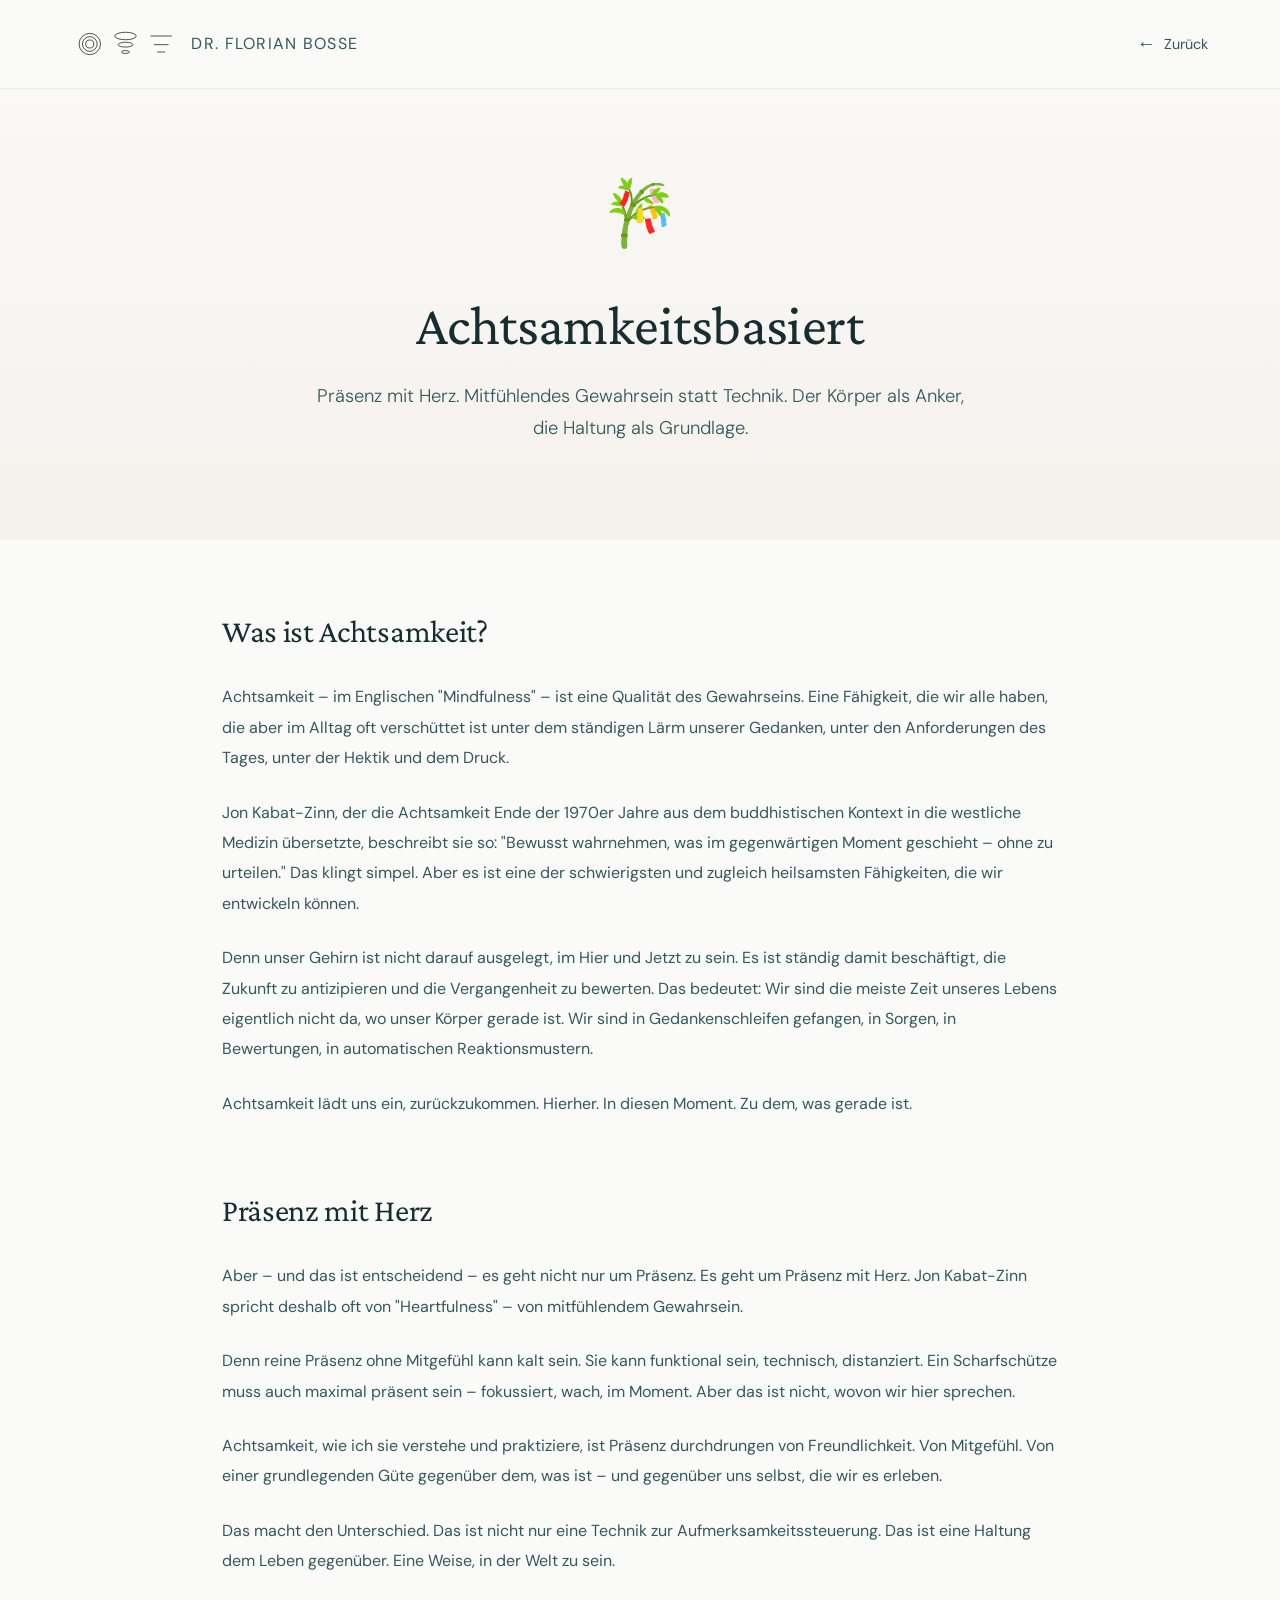
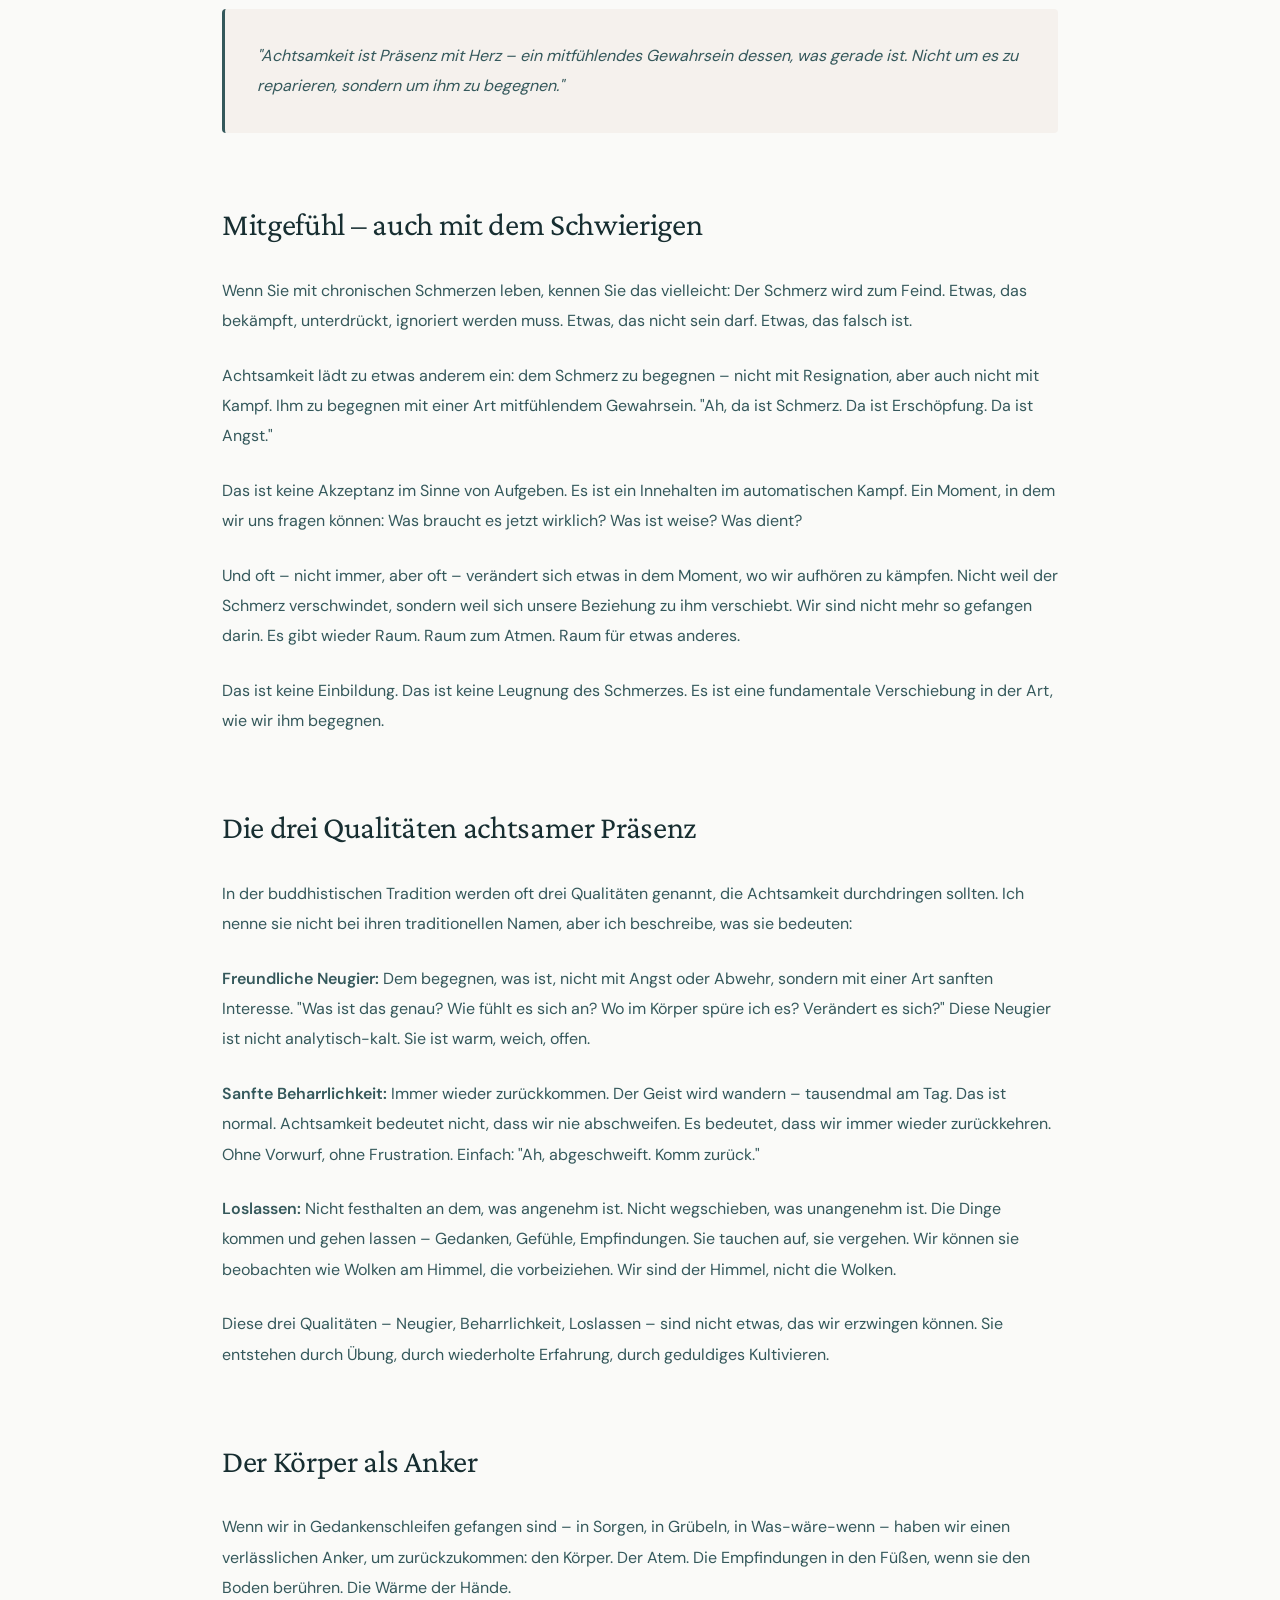
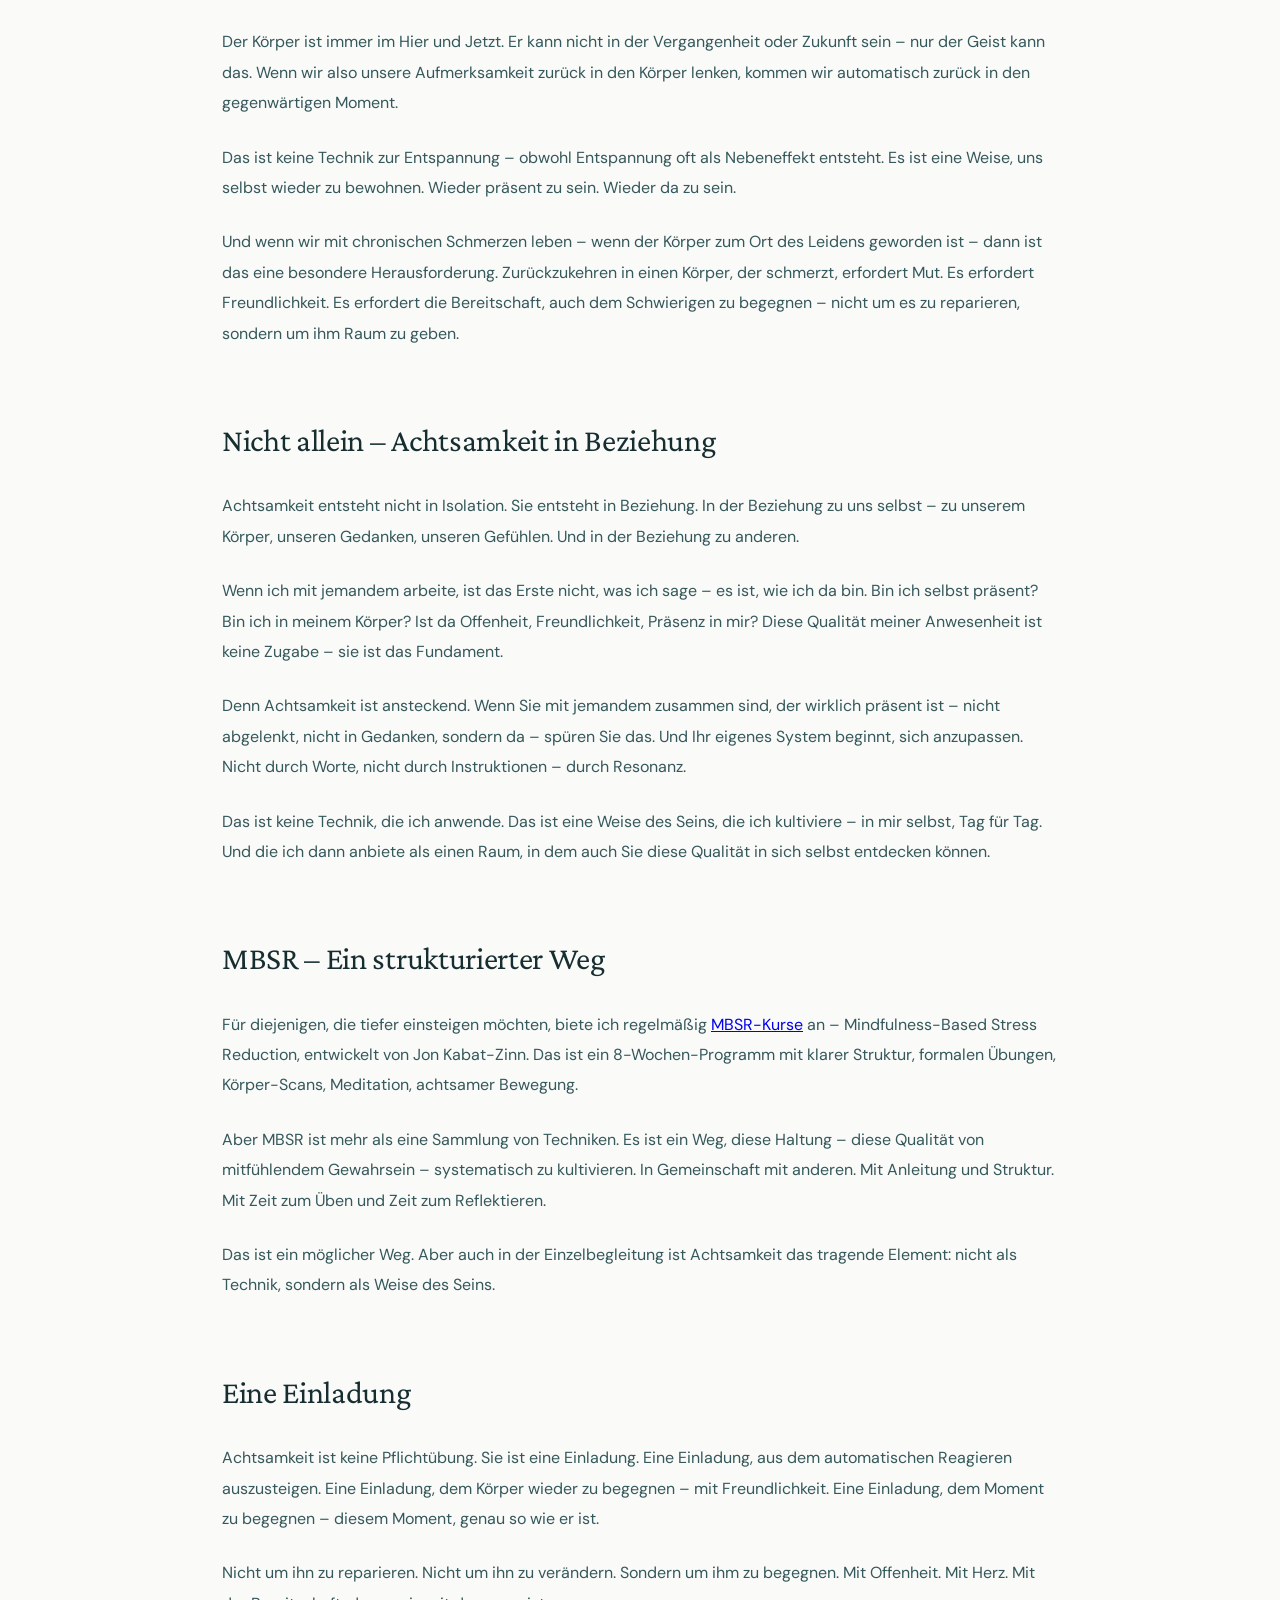
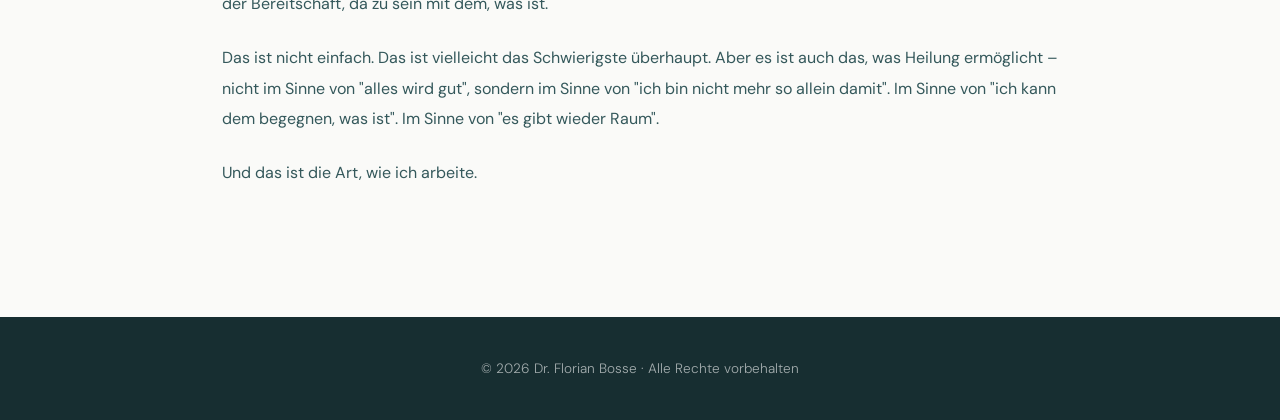
==== achtsamkeit.html @ ddf8c6ce "achtsamkeit und neurobiologie neu geschrieben" ====
<!DOCTYPE html>
<html lang="de">
<head>
    <meta charset="UTF-8">
    <meta name="viewport" content="width=device-width, initial-scale=1.0">
    
    <!-- SEO Meta Tags -->
    <title>Achtsamkeit & MBSR - Dr. Florian Bosse Göttingen</title>
    <meta name="description" content="MBSR (Mindfulness-Based Stress Reduction) und achtsamkeitsbasierte Ansätze. Für Stressbewältigung, chronische Schmerzen und emotionale Regulation.">
    <meta name="keywords" content="MBSR, Achtsamkeit, Mindfulness, Stressbewältigung, Jon Kabat-Zinn, Meditation, Göttingen">
    <meta name="author" content="Dr. Florian Bosse">
    <meta name="robots" content="index, follow">
    
    <link rel="stylesheet" href="fonts.css">
    <link rel="stylesheet" href="styles.css">
    
    <style>
        /* ===== UNTERSEITEN-SPEZIFISCHE STYLES ===== */
        
        /* Hero */
        .hero {
            min-height: 60vh;
            display: flex;
            align-items: center;
            justify-content: center;
            padding: 8rem 2rem 4rem;
            background: linear-gradient(to bottom, var(--off-white) 0%, var(--cream-light) 100%);
        }

        .hero-content {
            max-width: 800px;
            text-align: center;
        }

        .hero-icon {
            font-size: 4rem;
            margin-bottom: 1.5rem;
        }

        .hero h1 {
            font-size: clamp(2.5rem, 5vw, 3.5rem);
            line-height: 1.15;
            margin-bottom: 1.5rem;
            color: var(--text-primary);
        }

        .hero p {
            font-size: clamp(1rem, 2vw, 1.15rem);
            color: var(--text-secondary);
            max-width: 650px;
            margin: 0 auto;
            font-weight: 300;
        }

        /* Content */
        .content {
            max-width: 900px;
            margin: 0 auto;
            padding: 4rem 2rem;
        }

        .content-section {
            margin-bottom: 4rem;
        }

        .content-section h2 {
            font-size: 2rem;
            margin-bottom: 1.5rem;
            color: var(--text-primary);
        }

        .content-section h3 {
            font-size: 1.5rem;
            margin-bottom: 1rem;
            margin-top: 2rem;
            color: var(--text-primary);
        }

        .content-section p {
            margin-bottom: 1.5rem;
            color: var(--text-secondary);
            line-height: 1.9;
        }

        .highlight-box {
            background: var(--cream-light);
            padding: 2rem;
            border-left: 3px solid var(--petrol);
            border-radius: 4px;
            margin: 2rem 0;
        }

        .highlight-box p {
            margin-bottom: 0;
            font-style: italic;
        }
    </style>
</head>
<body>
    <!-- Navigation -->
    <nav>
        <div class="nav-container">
            <a href="index.html" class="logo"><img src="logo.svg" alt="Logo" class="logo-image">Dr. Florian Bosse</a>
            <a href="index.html#ansatz" class="back-link">Zurück</a>
        </div>
    </nav>

    <!-- Hero Section -->
    <section class="hero">
        <div class="hero-content">
            <div class="hero-icon">🎋</div>
            <h1>Achtsamkeitsbasiert</h1>
            <p>Präsenz mit Herz. Mitfühlendes Gewahrsein statt Technik. Der Körper als Anker, die Haltung als Grundlage.</p>
        </div>
    </section>

    <!-- Content -->
    <section class="content">
        <div class="content-section">
            <h2>Was ist Achtsamkeit?</h2>
            <p>Achtsamkeit – im Englischen "Mindfulness" – ist eine Qualität des Gewahrseins. Eine Fähigkeit, die wir alle haben, die aber im Alltag oft verschüttet ist unter dem ständigen Lärm unserer Gedanken, unter den Anforderungen des Tages, unter der Hektik und dem Druck.</p>
            
            <p>Jon Kabat-Zinn, der die Achtsamkeit Ende der 1970er Jahre aus dem buddhistischen Kontext in die westliche Medizin übersetzte, beschreibt sie so: "Bewusst wahrnehmen, was im gegenwärtigen Moment geschieht – ohne zu urteilen." Das klingt simpel. Aber es ist eine der schwierigsten und zugleich heilsamsten Fähigkeiten, die wir entwickeln können.</p>
            
            <p>Denn unser Gehirn ist nicht darauf ausgelegt, im Hier und Jetzt zu sein. Es ist ständig damit beschäftigt, die Zukunft zu antizipieren und die Vergangenheit zu bewerten. Das bedeutet: Wir sind die meiste Zeit unseres Lebens eigentlich nicht da, wo unser Körper gerade ist. Wir sind in Gedankenschleifen gefangen, in Sorgen, in Bewertungen, in automatischen Reaktionsmustern.</p>
            
            <p>Achtsamkeit lädt uns ein, zurückzukommen. Hierher. In diesen Moment. Zu dem, was gerade ist.</p>
        </div>

        <div class="content-section">
            <h2>Präsenz mit Herz</h2>
            <p>Aber – und das ist entscheidend – es geht nicht nur um Präsenz. Es geht um Präsenz mit Herz. Jon Kabat-Zinn spricht deshalb oft von "Heartfulness" – von mitfühlendem Gewahrsein.</p>
            
            <p>Denn reine Präsenz ohne Mitgefühl kann kalt sein. Sie kann funktional sein, technisch, distanziert. Ein Scharfschütze muss auch maximal präsent sein – fokussiert, wach, im Moment. Aber das ist nicht, wovon wir hier sprechen.</p>
            
            <p>Achtsamkeit, wie ich sie verstehe und praktiziere, ist Präsenz durchdrungen von Freundlichkeit. Von Mitgefühl. Von einer grundlegenden Güte gegenüber dem, was ist – und gegenüber uns selbst, die wir es erleben.</p>
            
            <p>Das macht den Unterschied. Das ist nicht nur eine Technik zur Aufmerksamkeitssteuerung. Das ist eine Haltung dem Leben gegenüber. Eine Weise, in der Welt zu sein.</p>
            
            <div class="highlight-box">
                <p>"Achtsamkeit ist Präsenz mit Herz – ein mitfühlendes Gewahrsein dessen, was gerade ist. Nicht um es zu reparieren, sondern um ihm zu begegnen."</p>
            </div>
        </div>

        <div class="content-section">
            <h2>Mitgefühl – auch mit dem Schwierigen</h2>
            <p>Wenn Sie mit chronischen Schmerzen leben, kennen Sie das vielleicht: Der Schmerz wird zum Feind. Etwas, das bekämpft, unterdrückt, ignoriert werden muss. Etwas, das nicht sein darf. Etwas, das falsch ist.</p>
            
            <p>Achtsamkeit lädt zu etwas anderem ein: dem Schmerz zu begegnen – nicht mit Resignation, aber auch nicht mit Kampf. Ihm zu begegnen mit einer Art mitfühlendem Gewahrsein. "Ah, da ist Schmerz. Da ist Erschöpfung. Da ist Angst."</p>
            
            <p>Das ist keine Akzeptanz im Sinne von Aufgeben. Es ist ein Innehalten im automatischen Kampf. Ein Moment, in dem wir uns fragen können: Was braucht es jetzt wirklich? Was ist weise? Was dient?</p>
            
            <p>Und oft – nicht immer, aber oft – verändert sich etwas in dem Moment, wo wir aufhören zu kämpfen. Nicht weil der Schmerz verschwindet, sondern weil sich unsere Beziehung zu ihm verschiebt. Wir sind nicht mehr so gefangen darin. Es gibt wieder Raum. Raum zum Atmen. Raum für etwas anderes.</p>
            
            <p>Das ist keine Einbildung. Das ist keine Leugnung des Schmerzes. Es ist eine fundamentale Verschiebung in der Art, wie wir ihm begegnen.</p>
        </div>

        <div class="content-section">
            <h2>Die drei Qualitäten achtsamer Präsenz</h2>
            <p>In der buddhistischen Tradition werden oft drei Qualitäten genannt, die Achtsamkeit durchdringen sollten. Ich nenne sie nicht bei ihren traditionellen Namen, aber ich beschreibe, was sie bedeuten:</p>
            
            <p><strong>Freundliche Neugier:</strong> Dem begegnen, was ist, nicht mit Angst oder Abwehr, sondern mit einer Art sanften Interesse. "Was ist das genau? Wie fühlt es sich an? Wo im Körper spüre ich es? Verändert es sich?" Diese Neugier ist nicht analytisch-kalt. Sie ist warm, weich, offen.</p>
            
            <p><strong>Sanfte Beharrlichkeit:</strong> Immer wieder zurückkommen. Der Geist wird wandern – tausendmal am Tag. Das ist normal. Achtsamkeit bedeutet nicht, dass wir nie abschweifen. Es bedeutet, dass wir immer wieder zurückkehren. Ohne Vorwurf, ohne Frustration. Einfach: "Ah, abgeschweift. Komm zurück."</p>
            
            <p><strong>Loslassen:</strong> Nicht festhalten an dem, was angenehm ist. Nicht wegschieben, was unangenehm ist. Die Dinge kommen und gehen lassen – Gedanken, Gefühle, Empfindungen. Sie tauchen auf, sie vergehen. Wir können sie beobachten wie Wolken am Himmel, die vorbeiziehen. Wir sind der Himmel, nicht die Wolken.</p>
            
            <p>Diese drei Qualitäten – Neugier, Beharrlichkeit, Loslassen – sind nicht etwas, das wir erzwingen können. Sie entstehen durch Übung, durch wiederholte Erfahrung, durch geduldiges Kultivieren.</p>
        </div>

        <div class="content-section">
            <h2>Der Körper als Anker</h2>
            <p>Wenn wir in Gedankenschleifen gefangen sind – in Sorgen, in Grübeln, in Was-wäre-wenn – haben wir einen verlässlichen Anker, um zurückzukommen: den Körper. Der Atem. Die Empfindungen in den Füßen, wenn sie den Boden berühren. Die Wärme der Hände.</p>
            
            <p>Der Körper ist immer im Hier und Jetzt. Er kann nicht in der Vergangenheit oder Zukunft sein – nur der Geist kann das. Wenn wir also unsere Aufmerksamkeit zurück in den Körper lenken, kommen wir automatisch zurück in den gegenwärtigen Moment.</p>
            
            <p>Das ist keine Technik zur Entspannung – obwohl Entspannung oft als Nebeneffekt entsteht. Es ist eine Weise, uns selbst wieder zu bewohnen. Wieder präsent zu sein. Wieder da zu sein.</p>
            
            <p>Und wenn wir mit chronischen Schmerzen leben – wenn der Körper zum Ort des Leidens geworden ist – dann ist das eine besondere Herausforderung. Zurückzukehren in einen Körper, der schmerzt, erfordert Mut. Es erfordert Freundlichkeit. Es erfordert die Bereitschaft, auch dem Schwierigen zu begegnen – nicht um es zu reparieren, sondern um ihm Raum zu geben.</p>
        </div>

        <div class="content-section">
            <h2>Nicht allein – Achtsamkeit in Beziehung</h2>
            <p>Achtsamkeit entsteht nicht in Isolation. Sie entsteht in Beziehung. In der Beziehung zu uns selbst – zu unserem Körper, unseren Gedanken, unseren Gefühlen. Und in der Beziehung zu anderen.</p>
            
            <p>Wenn ich mit jemandem arbeite, ist das Erste nicht, was ich sage – es ist, wie ich da bin. Bin ich selbst präsent? Bin ich in meinem Körper? Ist da Offenheit, Freundlichkeit, Präsenz in mir? Diese Qualität meiner Anwesenheit ist keine Zugabe – sie ist das Fundament.</p>
            
            <p>Denn Achtsamkeit ist ansteckend. Wenn Sie mit jemandem zusammen sind, der wirklich präsent ist – nicht abgelenkt, nicht in Gedanken, sondern da – spüren Sie das. Und Ihr eigenes System beginnt, sich anzupassen. Nicht durch Worte, nicht durch Instruktionen – durch Resonanz.</p>
            
            <p>Das ist keine Technik, die ich anwende. Das ist eine Weise des Seins, die ich kultiviere – in mir selbst, Tag für Tag. Und die ich dann anbiete als einen Raum, in dem auch Sie diese Qualität in sich selbst entdecken können.</p>
        </div>

        <div class="content-section">
            <h2>MBSR – Ein strukturierter Weg</h2>
            <p>Für diejenigen, die tiefer einsteigen möchten, biete ich regelmäßig <a href="mbsr-kurs.html">MBSR-Kurse</a> an – Mindfulness-Based Stress Reduction, entwickelt von Jon Kabat-Zinn. Das ist ein 8-Wochen-Programm mit klarer Struktur, formalen Übungen, Körper-Scans, Meditation, achtsamer Bewegung.</p>
            
            <p>Aber MBSR ist mehr als eine Sammlung von Techniken. Es ist ein Weg, diese Haltung – diese Qualität von mitfühlendem Gewahrsein – systematisch zu kultivieren. In Gemeinschaft mit anderen. Mit Anleitung und Struktur. Mit Zeit zum Üben und Zeit zum Reflektieren.</p>
            
            <p>Das ist ein möglicher Weg. Aber auch in der Einzelbegleitung ist Achtsamkeit das tragende Element: nicht als Technik, sondern als Weise des Seins.</p>
        </div>

        <div class="content-section">
            <h2>Eine Einladung</h2>
            <p>Achtsamkeit ist keine Pflichtübung. Sie ist eine Einladung. Eine Einladung, aus dem automatischen Reagieren auszusteigen. Eine Einladung, dem Körper wieder zu begegnen – mit Freundlichkeit. Eine Einladung, dem Moment zu begegnen – diesem Moment, genau so wie er ist.</p>
            
            <p>Nicht um ihn zu reparieren. Nicht um ihn zu verändern. Sondern um ihm zu begegnen. Mit Offenheit. Mit Herz. Mit der Bereitschaft, da zu sein mit dem, was ist.</p>
            
            <p>Das ist nicht einfach. Das ist vielleicht das Schwierigste überhaupt. Aber es ist auch das, was Heilung ermöglicht – nicht im Sinne von "alles wird gut", sondern im Sinne von "ich bin nicht mehr so allein damit". Im Sinne von "ich kann dem begegnen, was ist". Im Sinne von "es gibt wieder Raum".</p>
            
            <p>Und das ist die Art, wie ich arbeite.</p>
        </div>
    </section>

    <!-- Footer -->
    <footer>
        <p>&copy; 2026 Dr. Florian Bosse · Alle Rechte vorbehalten</p>
    </footer>
</body>
</html>
---- fonts.css ----
/* ===================================================
   LOKALE FONTS - Crimson Pro & DM Sans
   DSGVO-konform, keine Google-Requests
   =================================================== */

/* ===== CRIMSON PRO (Serif) ===== */

/* Crimson Pro Light (300) */
@font-face {
    font-family: 'Crimson Pro';
    font-style: normal;
    font-weight: 300;
    font-display: swap;
    src: url('fonts/crimson-pro-v28-latin-300.woff2') format('woff2'),
         url('fonts/crimson-pro-v28-latin-300.woff') format('woff');
}

/* Crimson Pro Regular (400) */
@font-face {
    font-family: 'Crimson Pro';
    font-style: normal;
    font-weight: 400;
    font-display: swap;
    src: url('fonts/crimson-pro-v28-latin-regular.woff2') format('woff2'),
         url('fonts/crimson-pro-v28-latin-regular.woff') format('woff');
}

/* Crimson Pro SemiBold (600) */
@font-face {
    font-family: 'Crimson Pro';
    font-style: normal;
    font-weight: 600;
    font-display: swap;
    src: url('fonts/crimson-pro-v28-latin-600.woff2') format('woff2'),
         url('fonts/crimson-pro-v28-latin-600.woff') format('woff');
}

/* ===== DM SANS (Sans-Serif) ===== */

/* DM Sans Light (300) */
@font-face {
    font-family: 'DM Sans';
    font-style: normal;
    font-weight: 300;
    font-display: swap;
    src: url('fonts/dm-sans-v17-latin-300.woff2') format('woff2'),
         url('fonts/dm-sans-v17-latin-300.woff') format('woff');
}

/* DM Sans Regular (400) */
@font-face {
    font-family: 'DM Sans';
    font-style: normal;
    font-weight: 400;
    font-display: swap;
    src: url('fonts/dm-sans-v17-latin-regular.woff2') format('woff2'),
         url('fonts/dm-sans-v17-latin-regular.woff') format('woff');
}

/* DM Sans Medium (500) */
@font-face {
    font-family: 'DM Sans';
    font-style: normal;
    font-weight: 500;
    font-display: swap;
    src: url('fonts/dm-sans-v17-latin-500.woff2') format('woff2'),
         url('fonts/dm-sans-v17-latin-500.woff') format('woff');
}

/* DM Sans SemiBold (600) */
@font-face {
    font-family: 'DM Sans';
    font-style: normal;
    font-weight: 600;
    font-display: swap;
    src: url('fonts/dm-sans-v17-latin-600.woff2') format('woff2'),
         url('fonts/dm-sans-v17-latin-600.woff') format('woff');
}
---- styles.css ----
/* ===================================================
   ZENTRALE STYLES - Dr. Florian Bosse Website
   Gemeinsame CSS-Regeln für alle Seiten
   =================================================== */

/* ===== RESET ===== */
* {
    margin: 0;
    padding: 0;
    box-sizing: border-box;
}

/* ===== VARIABLEN ===== */
:root {
    --petrol: #34585B;
    --petrol-dark: #254449;
    --petrol-light: #486E72;
    --petrol-lighter: #648A8E;
    --cream: #E8DDD3;
    --cream-light: #F5F1ED;
    --beige: #D4C9BF;
    --off-white: #FAFAF8;
    --text-primary: #172E31;
    --text-secondary: #34585B;
    --text-light: #648A8E;
}

/* ===== BODY ===== */
body {
    font-family: 'DM Sans', sans-serif;
    line-height: 1.7;
    color: var(--text-primary);
    background: var(--off-white);
    overflow-x: hidden;
    font-weight: 400;
}

/* ===== TYPOGRAFIE ===== */
h1, h2, h3 {
    font-family: 'Crimson Pro', serif;
    font-weight: 400;
    letter-spacing: -0.01em;
}

/* ===== NAVIGATION (Basis für alle Seiten) ===== */
nav {
    position: fixed;
    top: 0;
    width: 100%;
    background: rgba(250, 250, 248, 0.98);
    backdrop-filter: blur(10px);
    z-index: 1000;
    border-bottom: 1px solid rgba(52, 88, 91, 0.08);
}

.nav-container {
    max-width: 1200px;
    margin: 0 auto;
    padding: 1.5rem 2rem;
    display: flex;
    justify-content: space-between;
    align-items: center;
}

.logo {
    font-size: 1rem;
    font-weight: 400;
    color: var(--petrol);
    text-decoration: none;
    letter-spacing: 0.08em;
    text-transform: uppercase;
    display: flex;
    align-items: center;
    gap: 0.8rem;
}

.logo-image {
    height: 40px;
    width: auto;
    display: block;
}

/* ===== BACK LINK (Unterseiten) ===== */
.back-link {
    color: var(--text-secondary);
    text-decoration: none;
    font-size: 0.9rem;
    font-weight: 400;
    transition: color 0.3s ease;
    display: flex;
    align-items: center;
    gap: 0.5rem;
}

.back-link:hover {
    color: var(--petrol);
}

.back-link::before {
    content: '←';
    font-size: 1.2rem;
}

/* ===== FOOTER (Basis-Stil) ===== */
footer {
    background: var(--text-primary);
    color: rgba(255, 255, 255, 0.6);
    padding: 2.5rem 2rem;
    text-align: center;
}

footer p {
    font-size: 0.85rem;
    font-weight: 300;
}

footer a {
    color: var(--cream);
    text-decoration: underline;
}

/* ===== RESPONSIVE LOGO SIZING (Für alle Seiten) ===== */
@media (max-width: 768px) {
    .logo-image {
        height: 36px;
    }
}

@media (max-width: 480px) {
    .logo-image {
        height: 32px;
    }
    
    .logo {
        font-size: 0.85rem;
        gap: 0.5rem;
    }
}

@media (max-width: 400px) {
    .nav-container {
        padding: 1.5rem 1rem;
    }
}
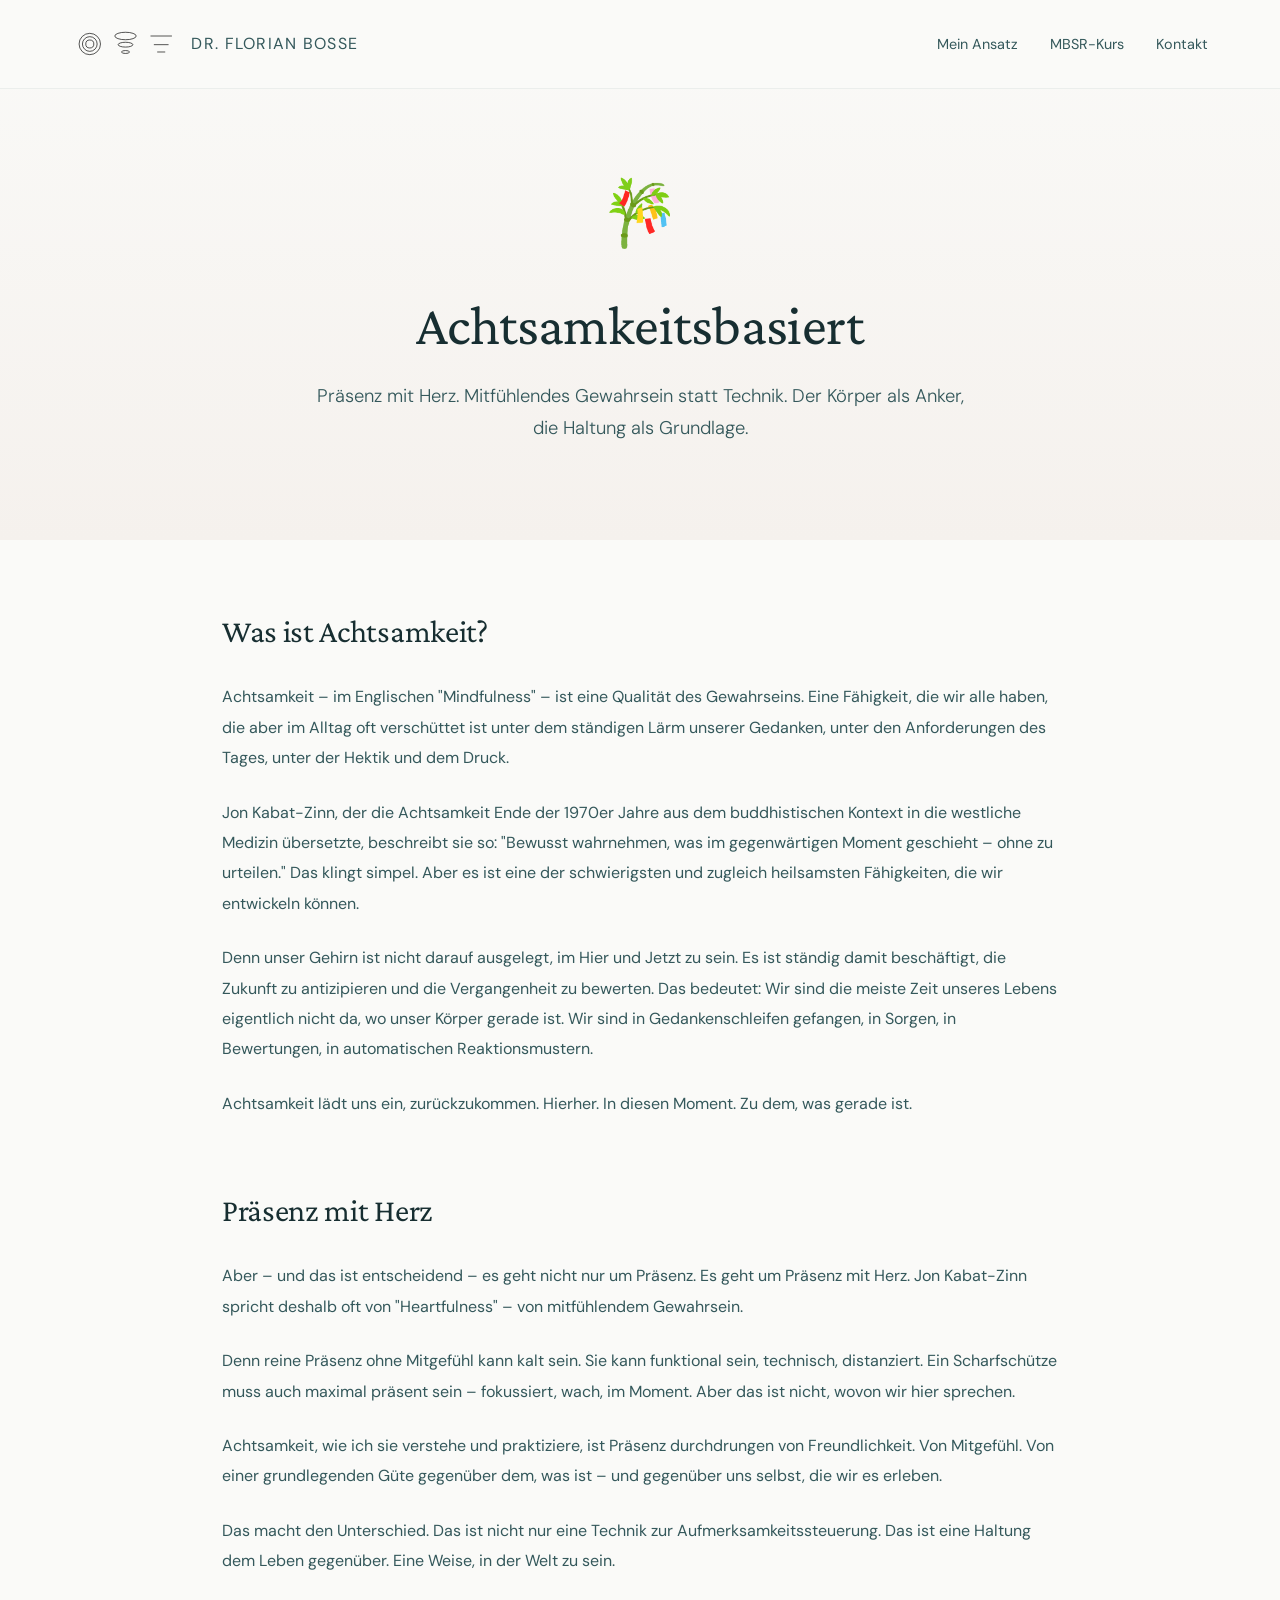
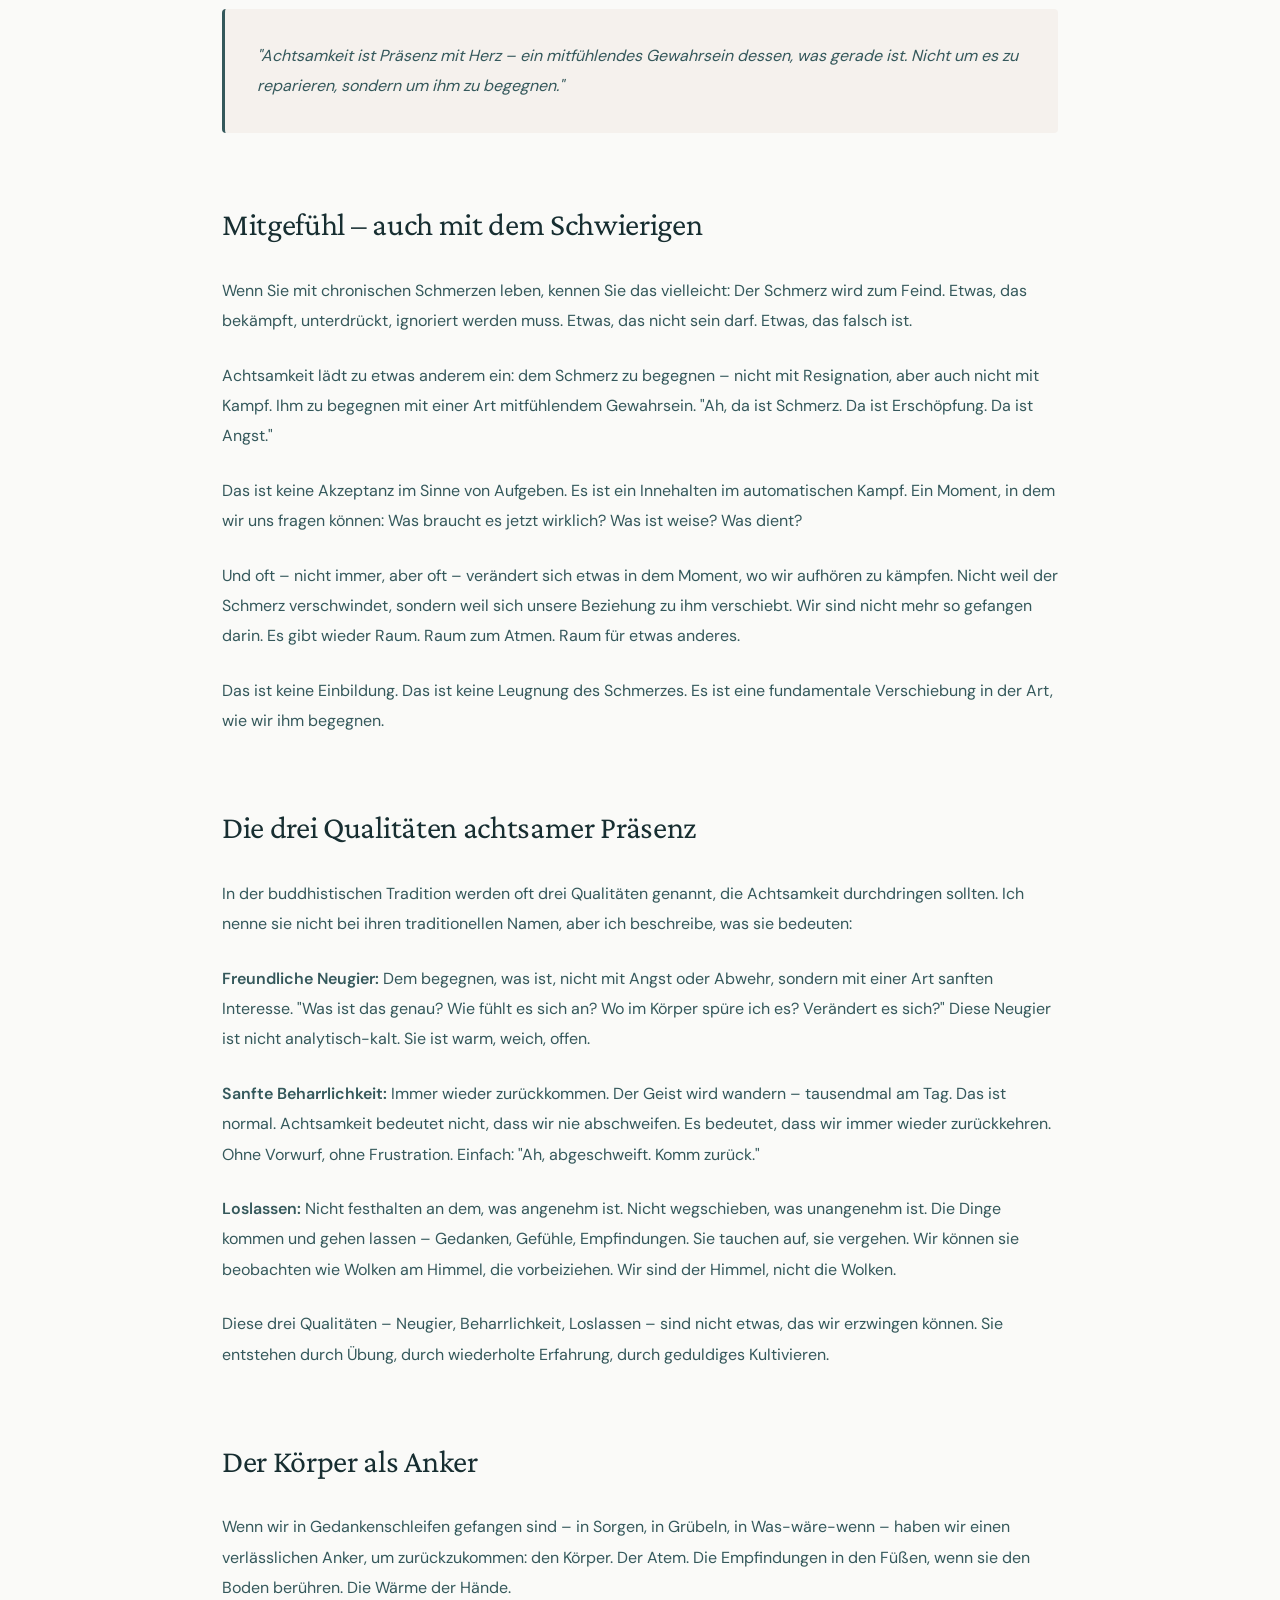
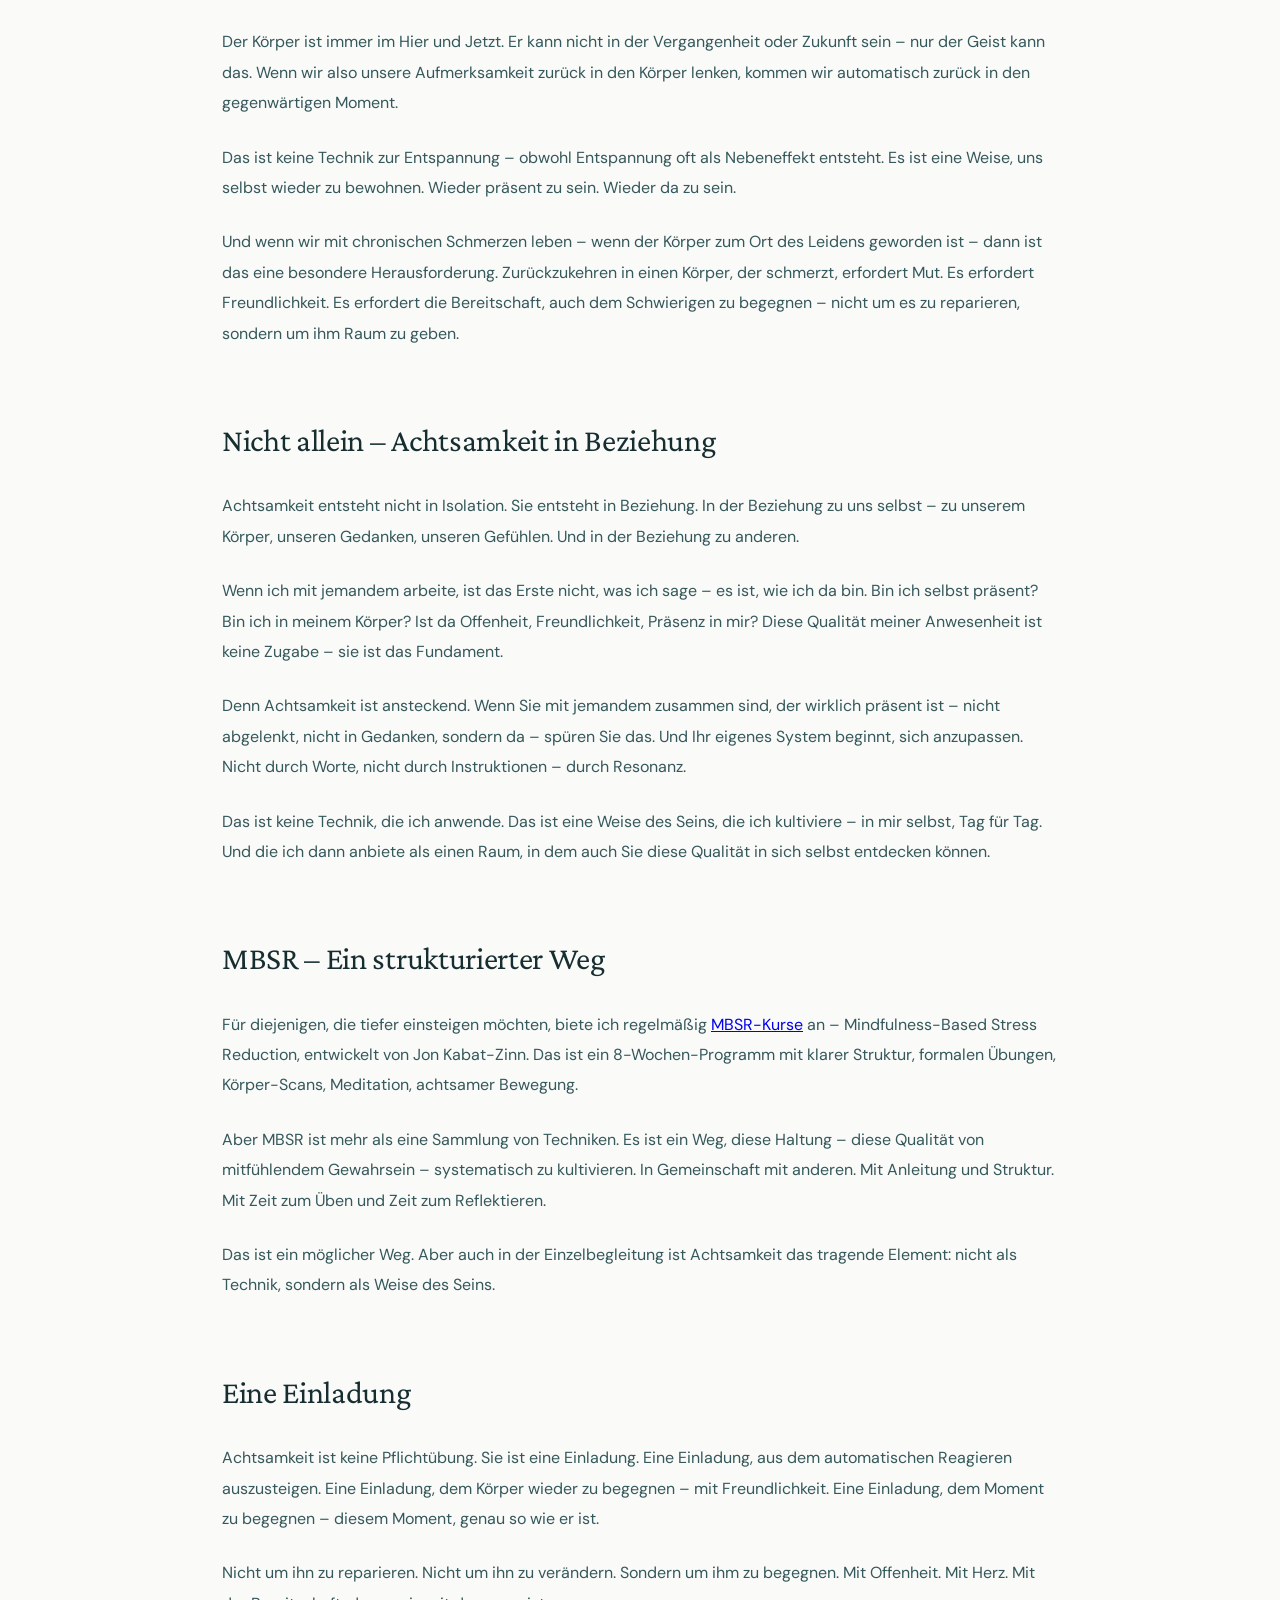
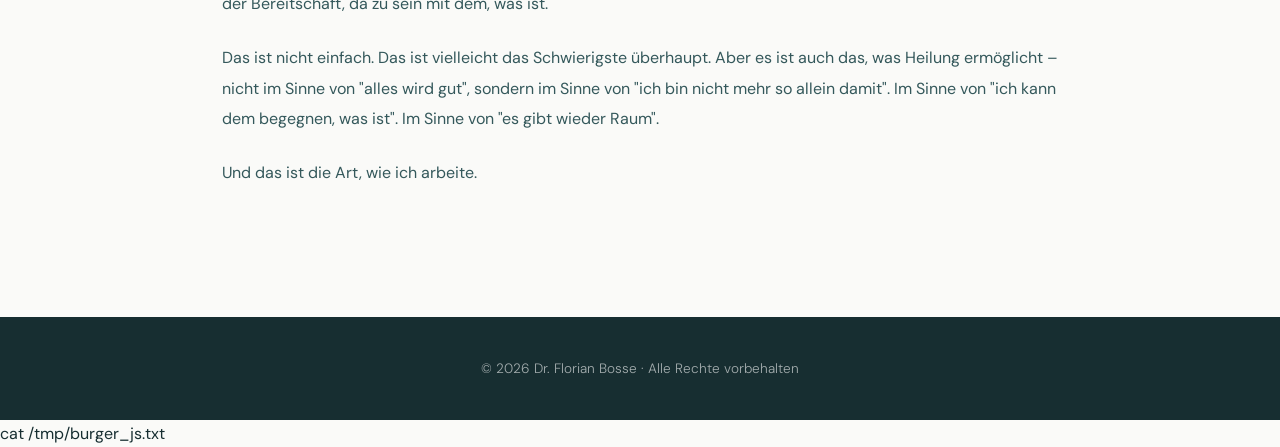
==== commit 38de072f: "Layout konsistent umgesetzt" ====
--- a/achtsamkeit.html
+++ b/achtsamkeit.html
@@ -7,6 +7,8 @@
     <!-- SEO Meta Tags -->
     <title>Achtsamkeit & MBSR - Dr. Florian Bosse Göttingen</title>
     <meta name="description" content="MBSR (Mindfulness-Based Stress Reduction) und achtsamkeitsbasierte Ansätze. Für Stressbewältigung, chronische Schmerzen und emotionale Regulation.">
+    <!-- Google Site Verification -->
+    <meta name="google-site-verification" content="2ikfE-aLvrJ4-44RcKuoOutv7_RC3mczA9YnfP-s9ck" />
     <meta name="keywords" content="MBSR, Achtsamkeit, Mindfulness, Stressbewältigung, Jon Kabat-Zinn, Meditation, Göttingen">
     <meta name="author" content="Dr. Florian Bosse">
     <meta name="robots" content="index, follow">
@@ -94,6 +96,124 @@
             margin-bottom: 0;
             font-style: italic;
         }
+    
+        /* === BURGER MENU & MOBILE NAVIGATION === */
+        .burger-menu {
+            display: none;
+            flex-direction: column;
+            gap: 6px;
+            cursor: pointer;
+            z-index: 1001;
+        }
+
+        .burger-menu span {
+            width: 24px;
+            height: 2px;
+            background: var(--petrol);
+            border-radius: 2px;
+            transition: all 0.3s ease;
+        }
+
+        .burger-menu.active span:nth-child(1) {
+            transform: rotate(45deg) translate(6px, 6px);
+        }
+
+        .burger-menu.active span:nth-child(2) {
+            opacity: 0;
+        }
+
+        .burger-menu.active span:nth-child(3) {
+            transform: rotate(-45deg) translate(6px, -6px);
+        }
+
+        /* Navigation Links */
+        .nav-links {
+            display: flex;
+            gap: 2rem;
+            list-style: none;
+            margin: 0;
+            padding: 0;
+        }
+
+        .nav-links li {
+            margin: 0;
+        }
+
+        .nav-links a {
+            color: var(--text-secondary);
+            text-decoration: none;
+            font-size: 0.9rem;
+            font-weight: 400;
+            transition: color 0.3s ease;
+        }
+
+        .nav-links a:hover {
+            color: var(--petrol);
+        }
+
+        /* Mobile Navigation Overlay */
+        .mobile-nav-overlay {
+            display: none;
+            position: fixed;
+            top: 0;
+            left: 0;
+            width: 100%;
+            height: 100%;
+            background: rgba(0, 0, 0, 0.5);
+            z-index: 999;
+            opacity: 0;
+            transition: opacity 0.3s ease;
+        }
+
+        .mobile-nav-overlay.active {
+            display: block;
+            opacity: 1;
+        }
+
+        /* Responsive Burger Menu */
+        @media (max-width: 768px) {
+            .burger-menu {
+                display: flex;
+            }
+            
+            .nav-links {
+                position: fixed;
+                right: -100%;
+                top: 0;
+                height: 100vh;
+                width: 260px;
+                background: var(--cream);
+                flex-direction: column;
+                padding: 6rem 2rem 2rem;
+                gap: 0;
+                box-shadow: -4px 0 20px rgba(0, 0, 0, 0.1);
+                transition: right 0.3s ease;
+                z-index: 1000;
+            }
+            
+            .nav-links.active {
+                right: 0;
+            }
+            
+            .nav-links li {
+                border-top: 1px solid rgba(52, 88, 91, 0.08);
+                padding: 1.8rem 0;
+            }
+            
+            .nav-links li:first-child {
+                border-top: none;
+                padding-top: 0;
+            }
+            
+            .nav-links li:last-child {
+                padding-bottom: 0;
+            }
+            
+            .nav-links a {
+                display: block;
+                font-size: 1rem;
+            }
+        }
     </style>
 </head>
 <body>
@@ -101,9 +221,24 @@
     <nav>
         <div class="nav-container">
             <a href="index.html" class="logo"><img src="logo.svg" alt="Logo" class="logo-image">Dr. Florian Bosse</a>
-            <a href="index.html#ansatz" class="back-link">Zurück</a>
+            
+            <!-- Burger Menu Button -->
+            <div class="burger-menu" id="burgerMenu">
+                <span></span>
+                <span></span>
+                <span></span>
+            </div>
+            
+            <ul class="nav-links" id="navLinks">
+                <li><a href="index.html#ansatz">Mein Ansatz</a></li>
+                <li><a href="mbsr-kurs.html">MBSR-Kurs</a></li>
+                <li><a href="kontakt.html">Kontakt</a></li>
+            </ul>
         </div>
     </nav>
+
+    <!-- Mobile Navigation Overlay -->
+    <div class="mobile-nav-overlay" id="mobileOverlay"></div>
 
     <!-- Hero Section -->
     <section class="hero">
@@ -215,5 +350,44 @@
     <footer>
         <p>&copy; 2026 Dr. Florian Bosse · Alle Rechte vorbehalten</p>
     </footer>
+cat /tmp/burger_js.txt
+
+    <script>
+    // Burger Menu Toggle
+    const burgerMenu = document.getElementById('burgerMenu');
+    const navLinks = document.getElementById('navLinks');
+    const mobileOverlay = document.getElementById('mobileOverlay');
+
+    if (burgerMenu && navLinks) {
+        burgerMenu.addEventListener('click', () => {
+            navLinks.classList.toggle('active');
+            burgerMenu.classList.toggle('active');
+            if (mobileOverlay) {
+                mobileOverlay.classList.toggle('active');
+            }
+        });
+        
+        // Close menu when clicking overlay
+        if (mobileOverlay) {
+            mobileOverlay.addEventListener('click', () => {
+                navLinks.classList.remove('active');
+                burgerMenu.classList.remove('active');
+                mobileOverlay.classList.remove('active');
+            });
+        }
+        
+        // Close menu when clicking a link
+        document.querySelectorAll('.nav-links a').forEach(link => {
+            link.addEventListener('click', () => {
+                navLinks.classList.remove('active');
+                burgerMenu.classList.remove('active');
+                if (mobileOverlay) {
+                    mobileOverlay.classList.remove('active');
+                }
+            });
+        });
+    }
+    </script>
+</html>
 </body>
 </html>
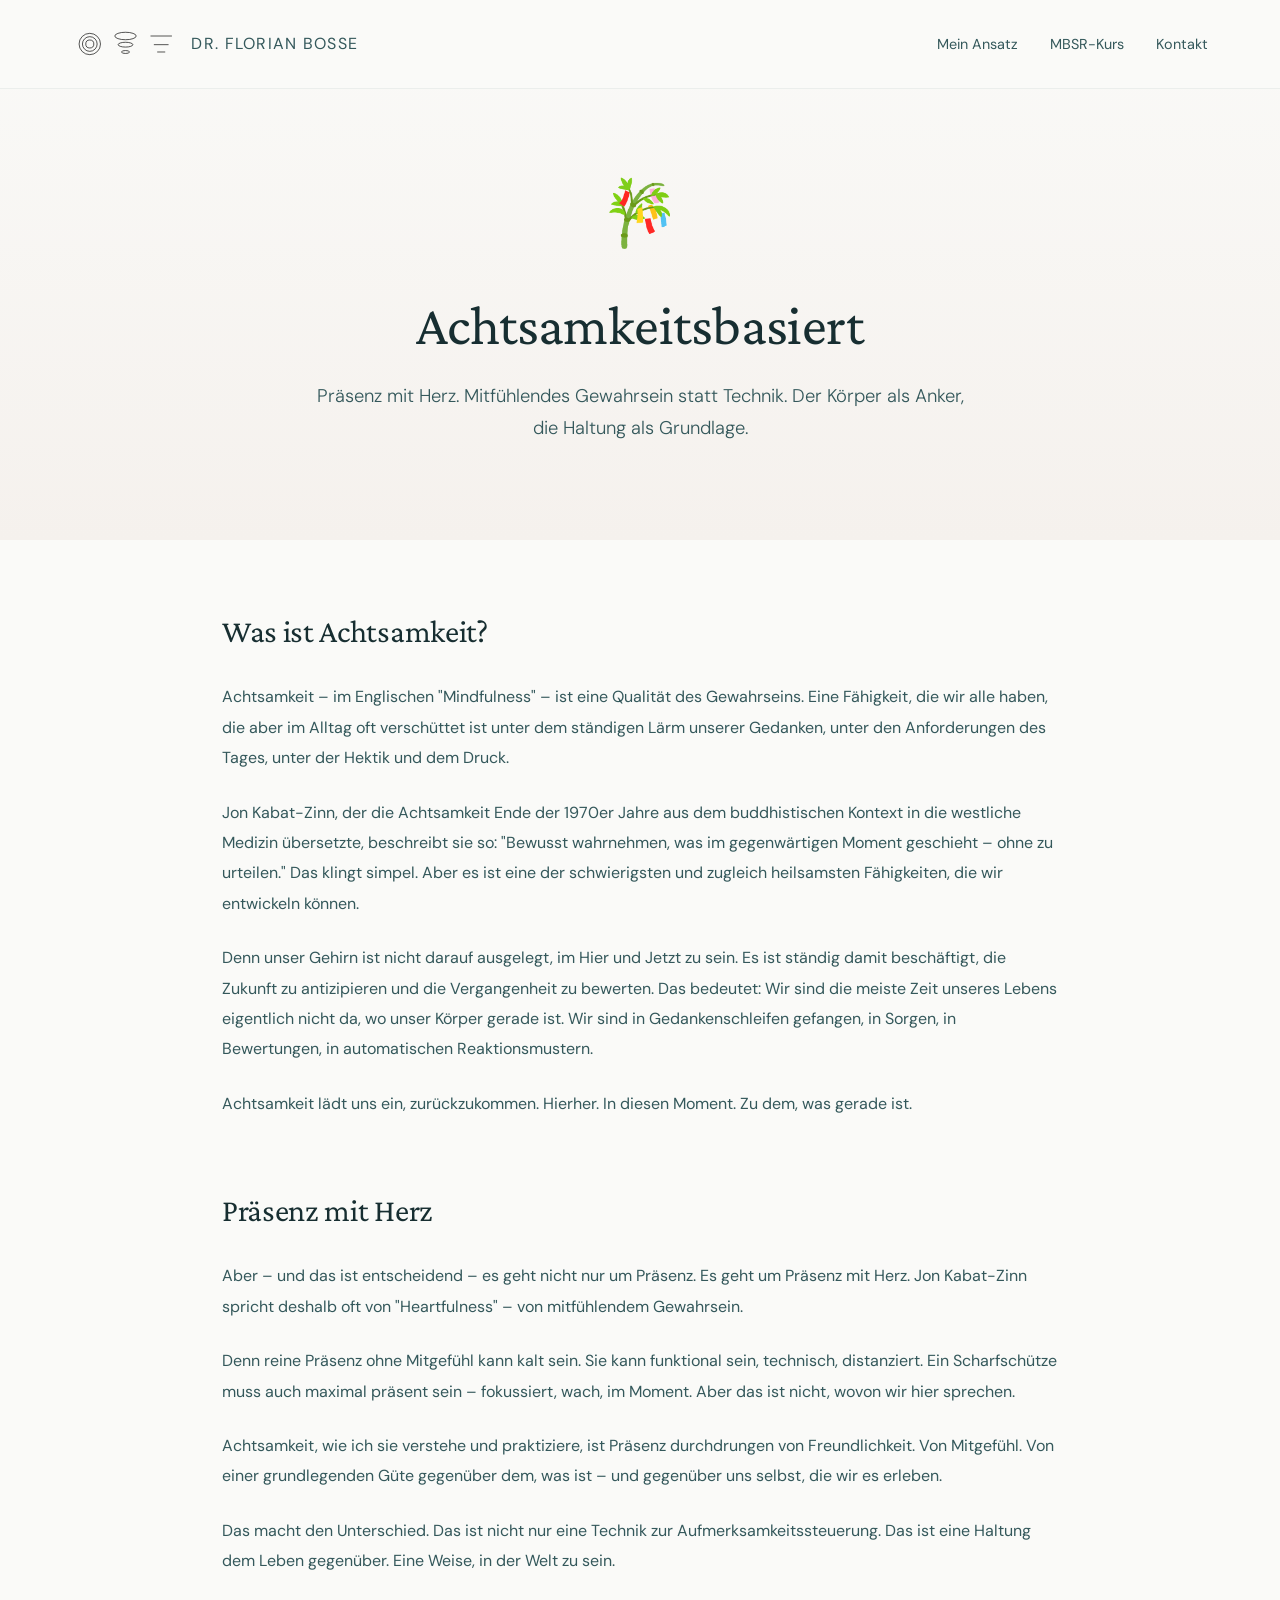
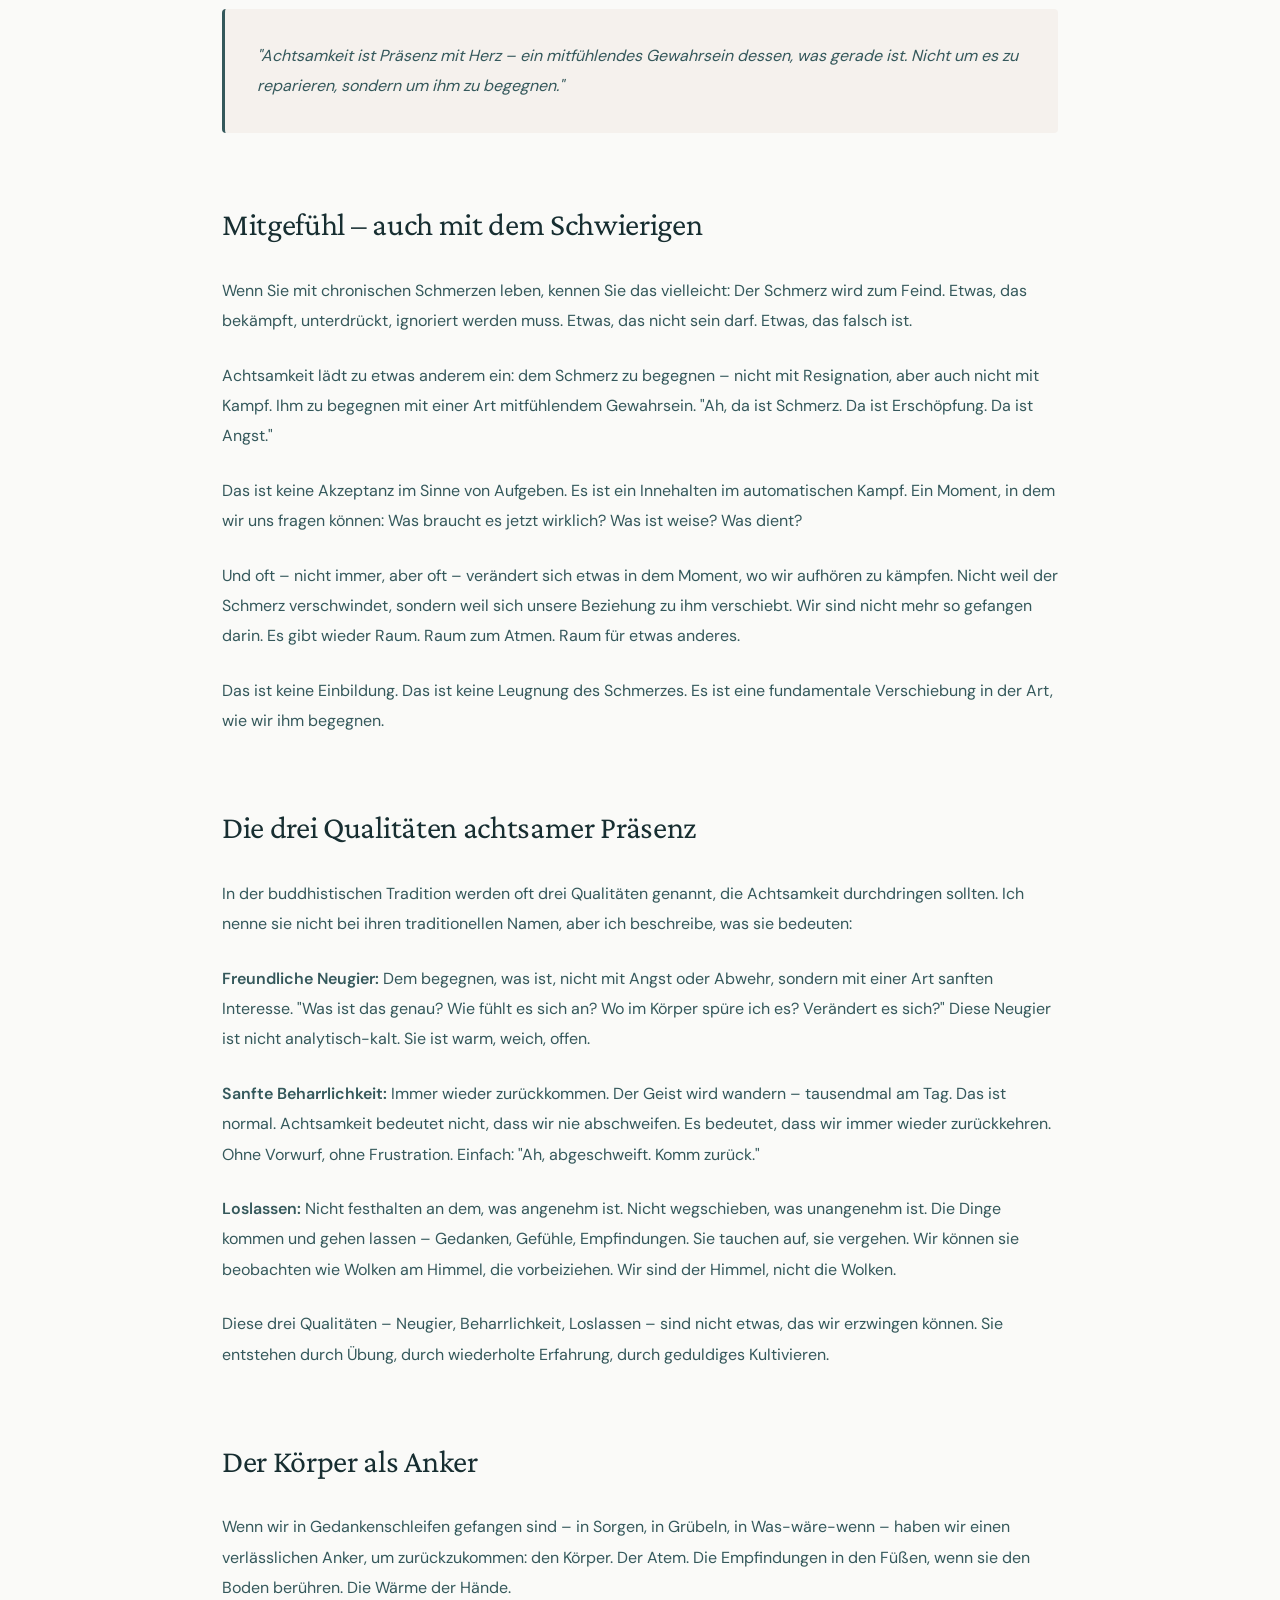
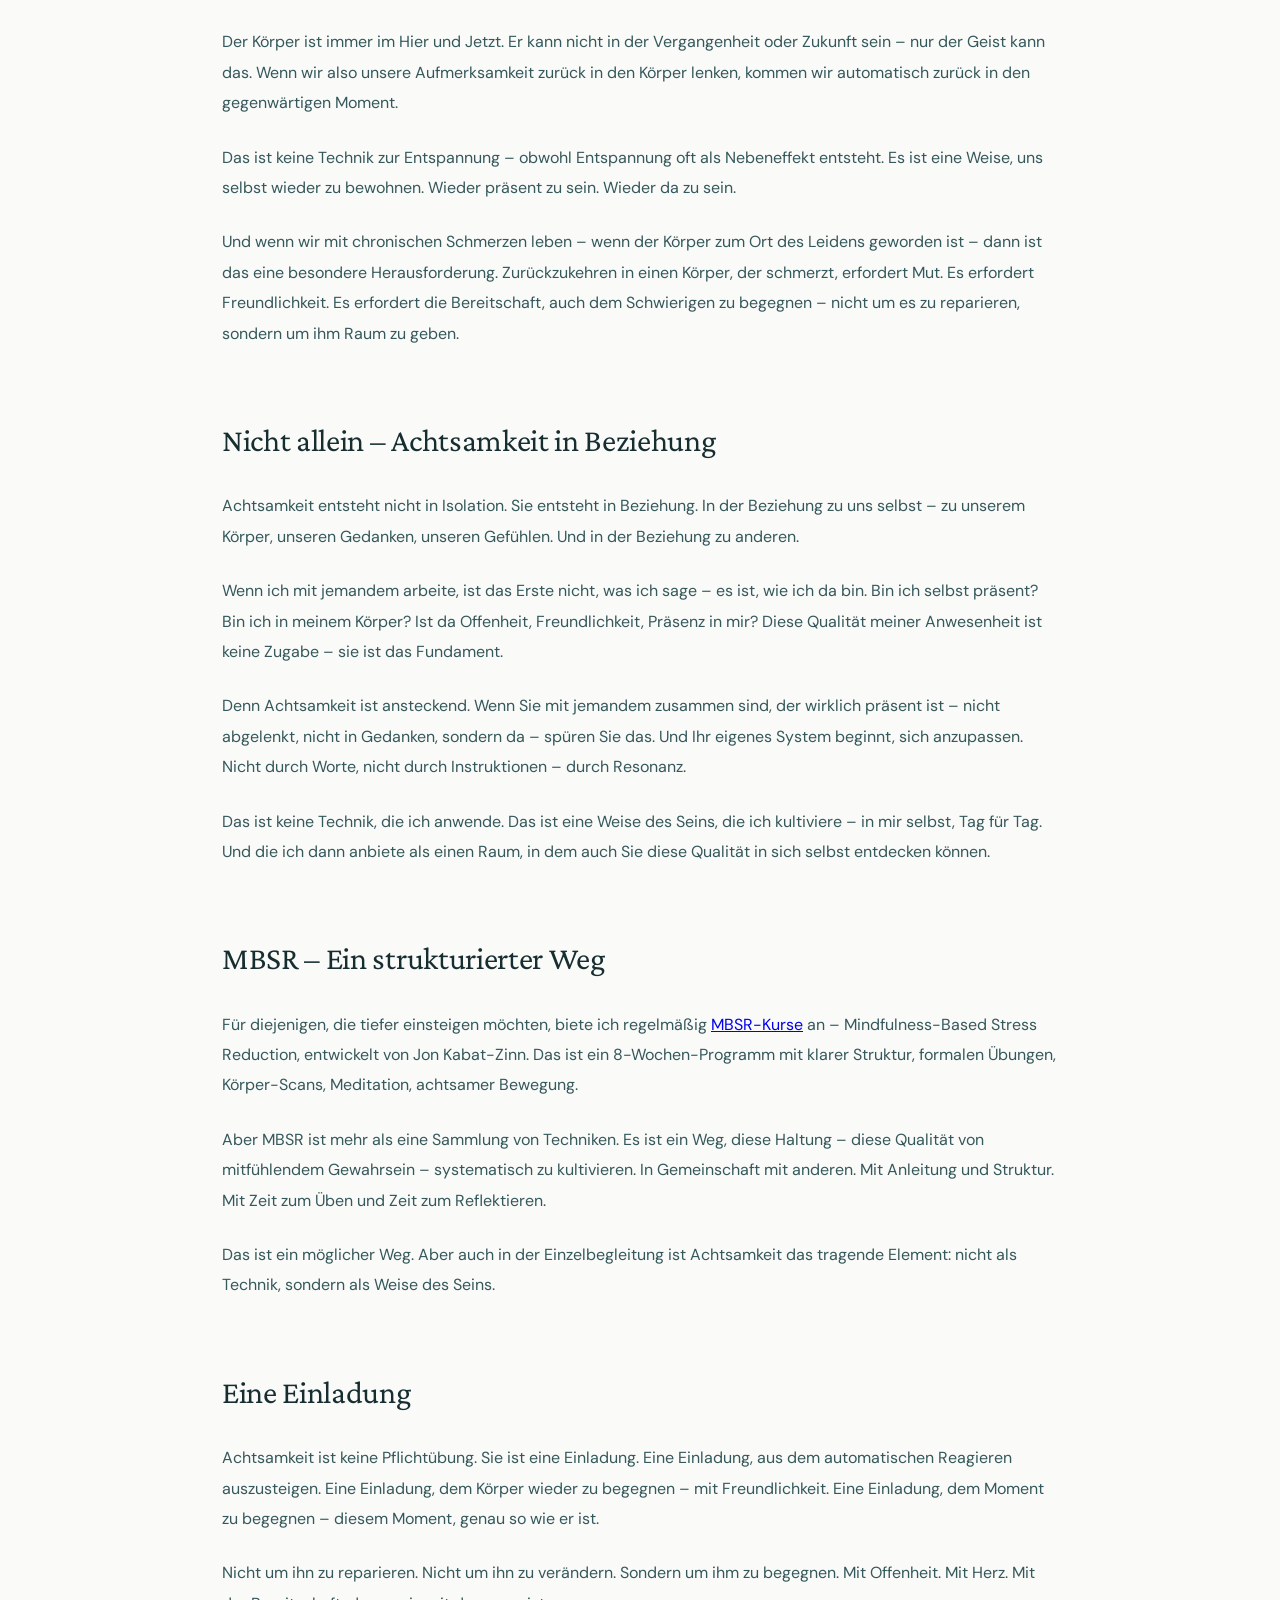
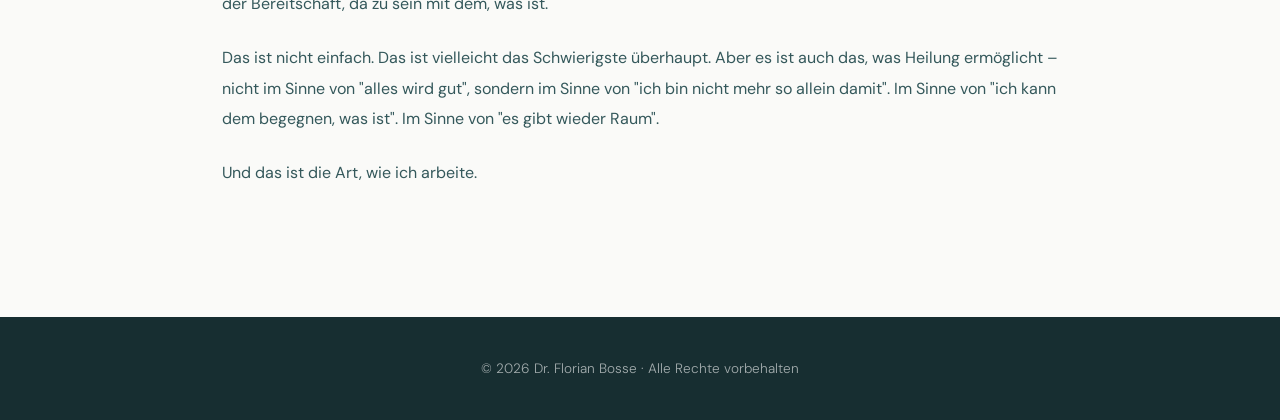
==== commit 3d11332c: "javascript repariert" ====
--- a/achtsamkeit.html
+++ b/achtsamkeit.html
@@ -350,7 +350,6 @@
     <footer>
         <p>&copy; 2026 Dr. Florian Bosse · Alle Rechte vorbehalten</p>
     </footer>
-cat /tmp/burger_js.txt
 
     <script>
     // Burger Menu Toggle
@@ -388,6 +387,5 @@
         });
     }
     </script>
-</html>
 </body>
 </html>
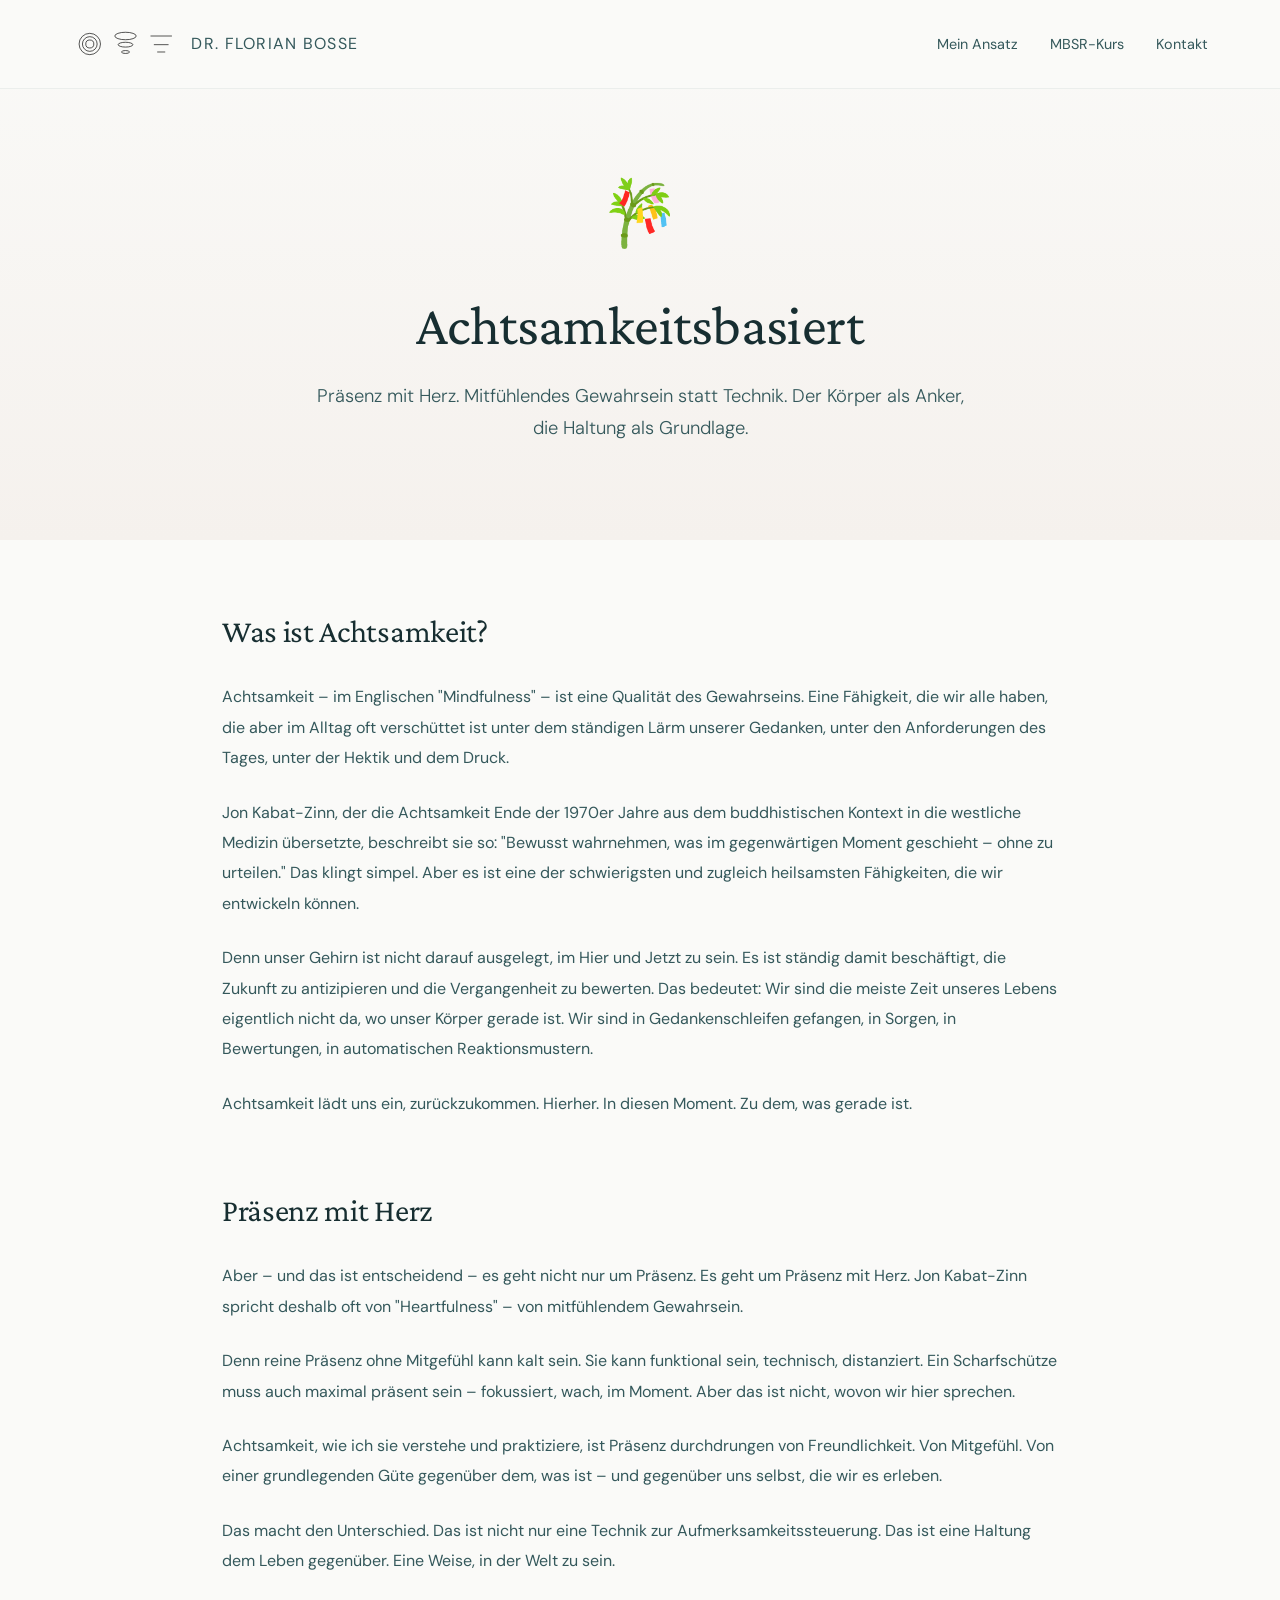
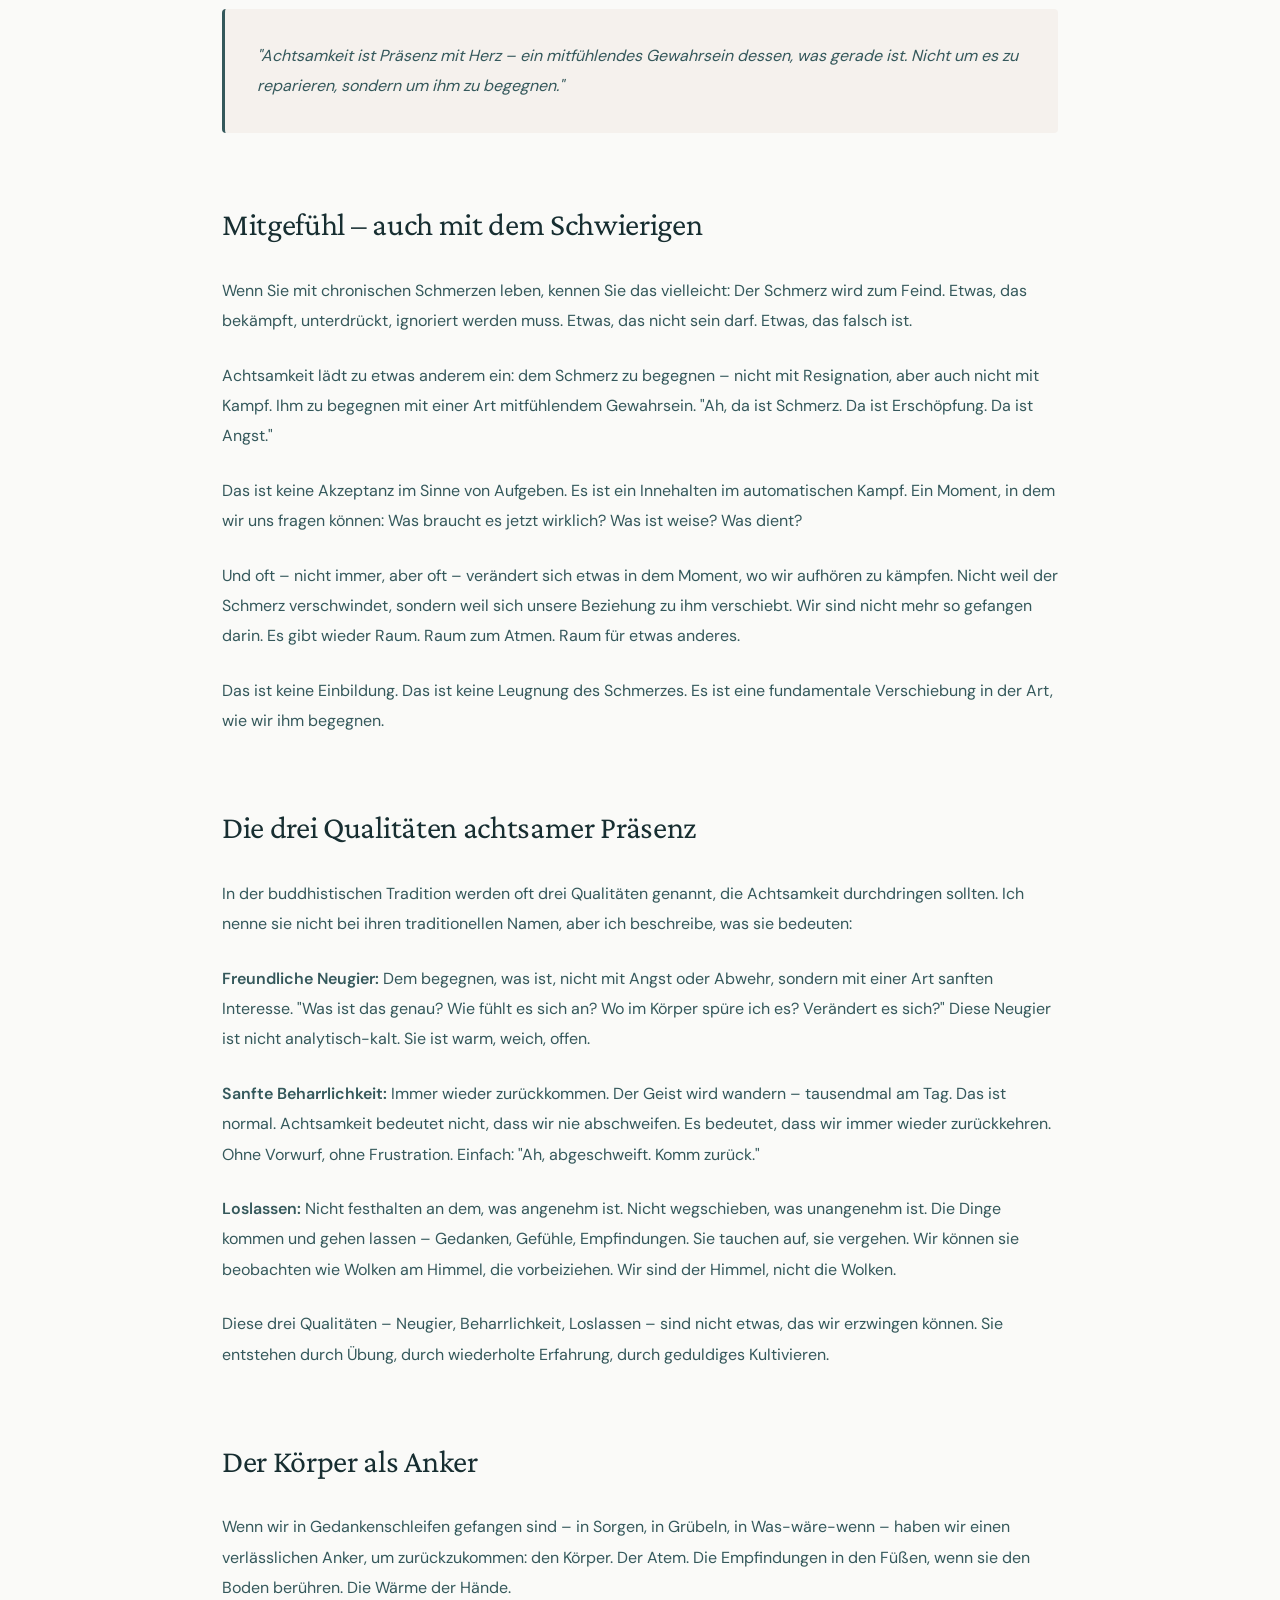
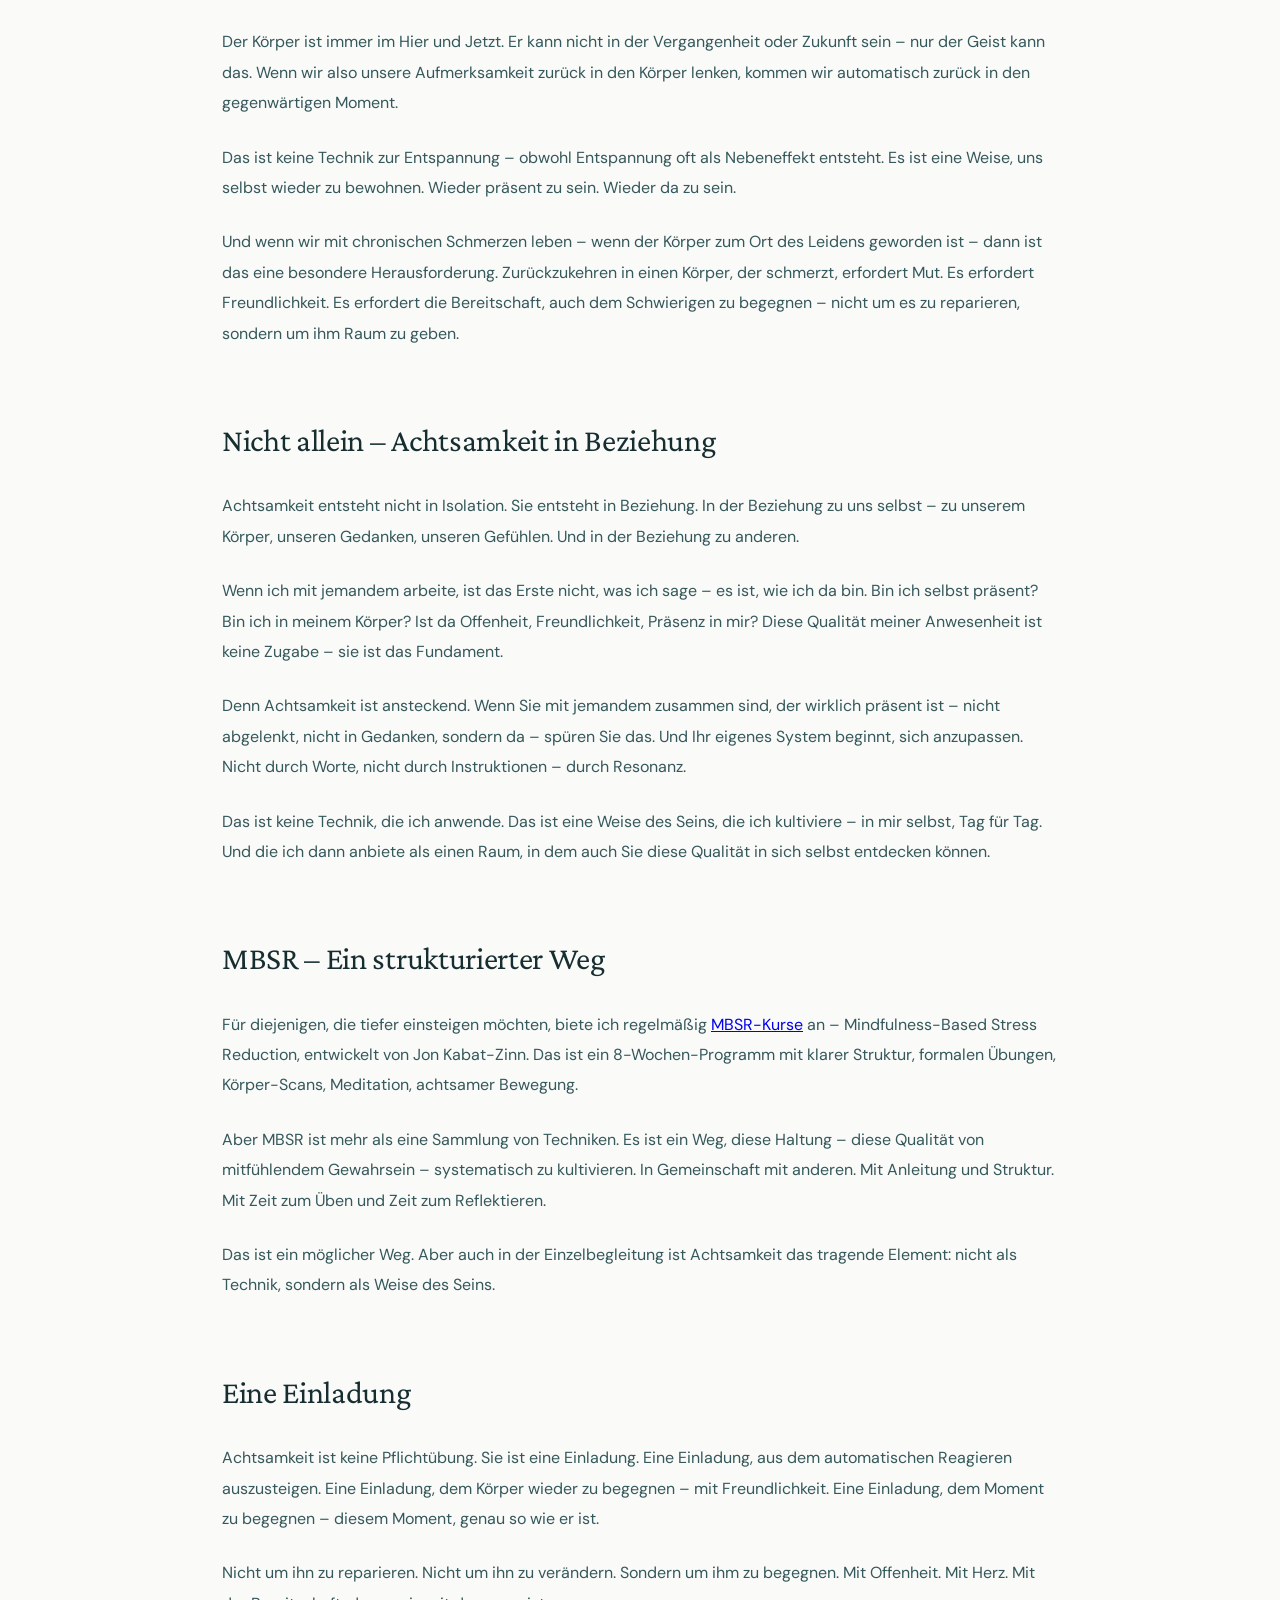
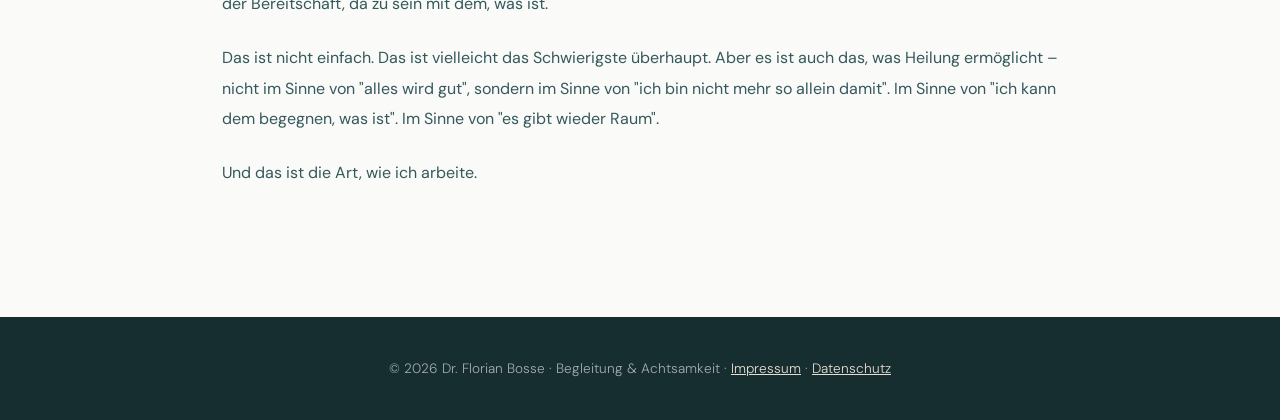
==== commit 251385be: "Footer harmonisiert" ====
--- a/achtsamkeit.html
+++ b/achtsamkeit.html
@@ -348,7 +348,7 @@
 
     <!-- Footer -->
     <footer>
-        <p>&copy; 2026 Dr. Florian Bosse · Alle Rechte vorbehalten</p>
+        <p>&copy; 2026 Dr. Florian Bosse · Begleitung & Achtsamkeit · <a href="impressum.html" style="color: var(--cream); text-decoration: underline;">Impressum</a> · <a href="datenschutz.html" style="color: var(--cream); text-decoration: underline;">Datenschutz</a></p>
     </footer>
 
     <script>
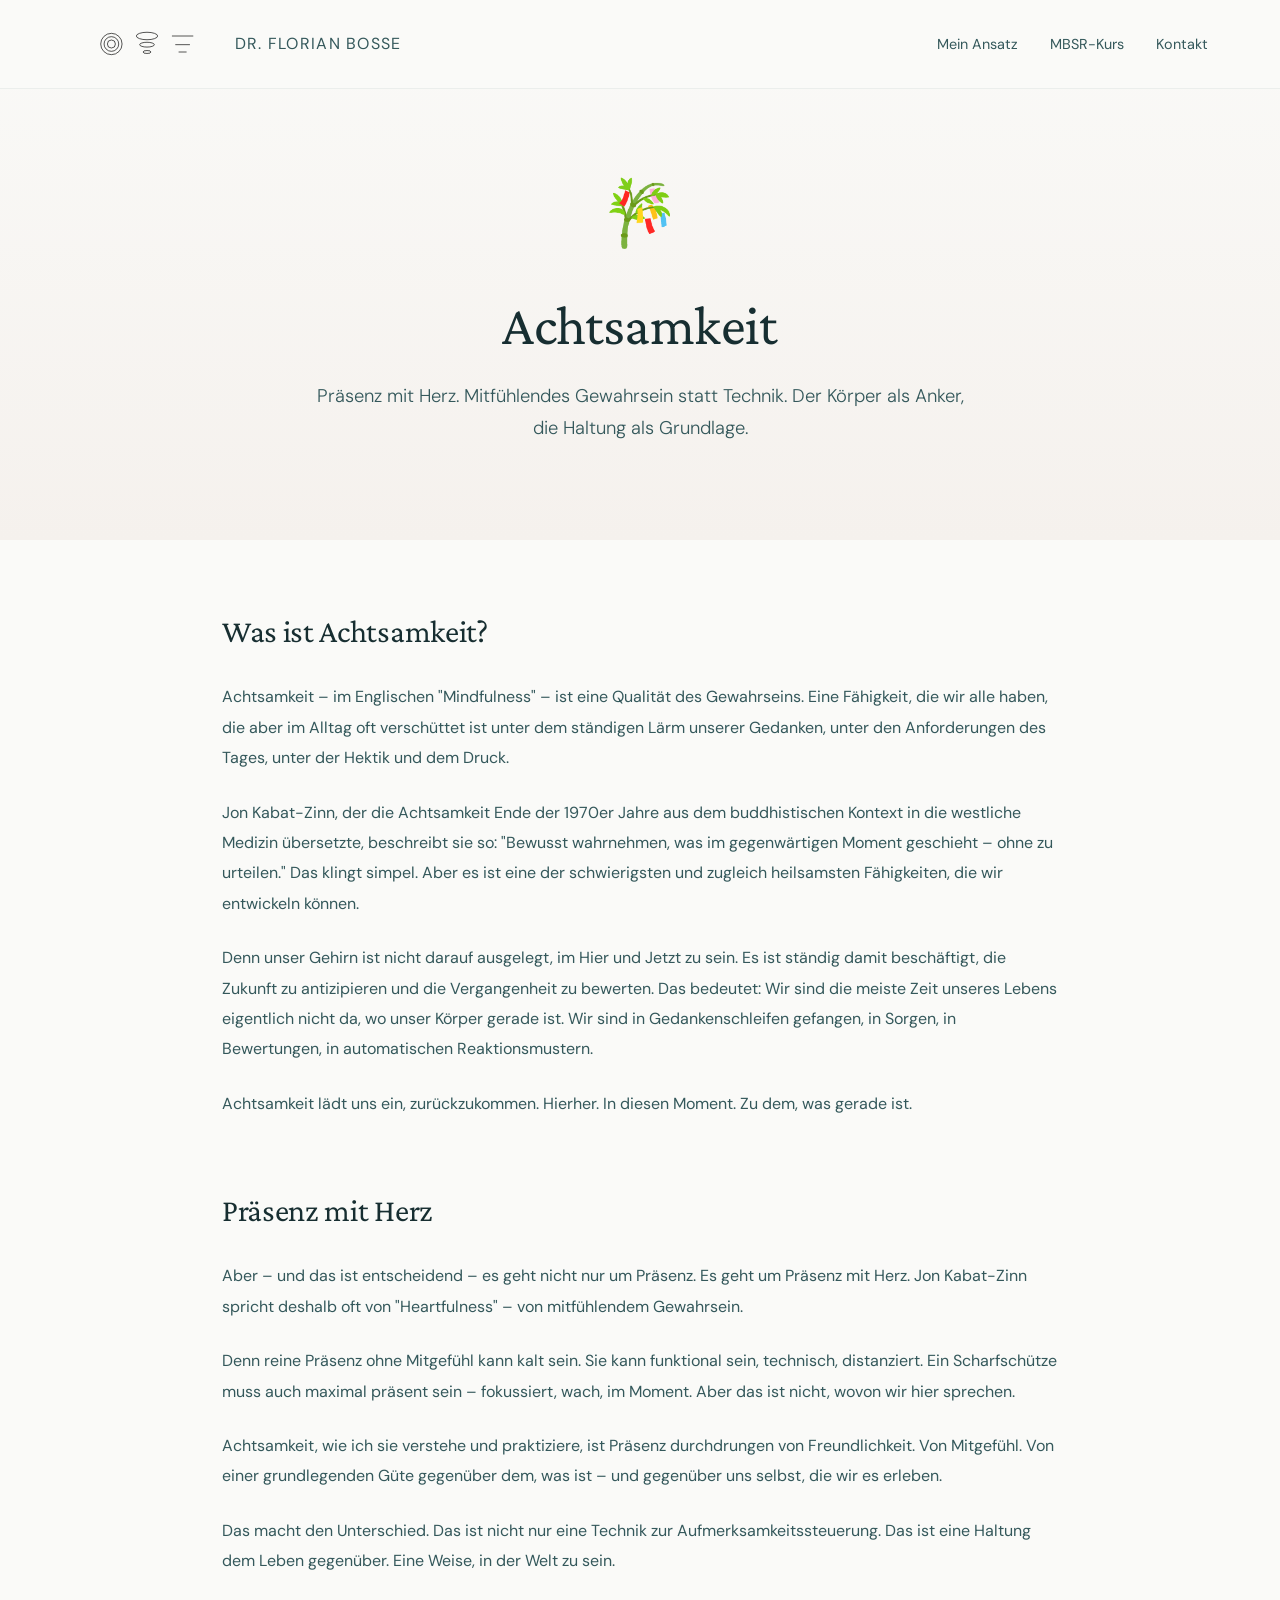
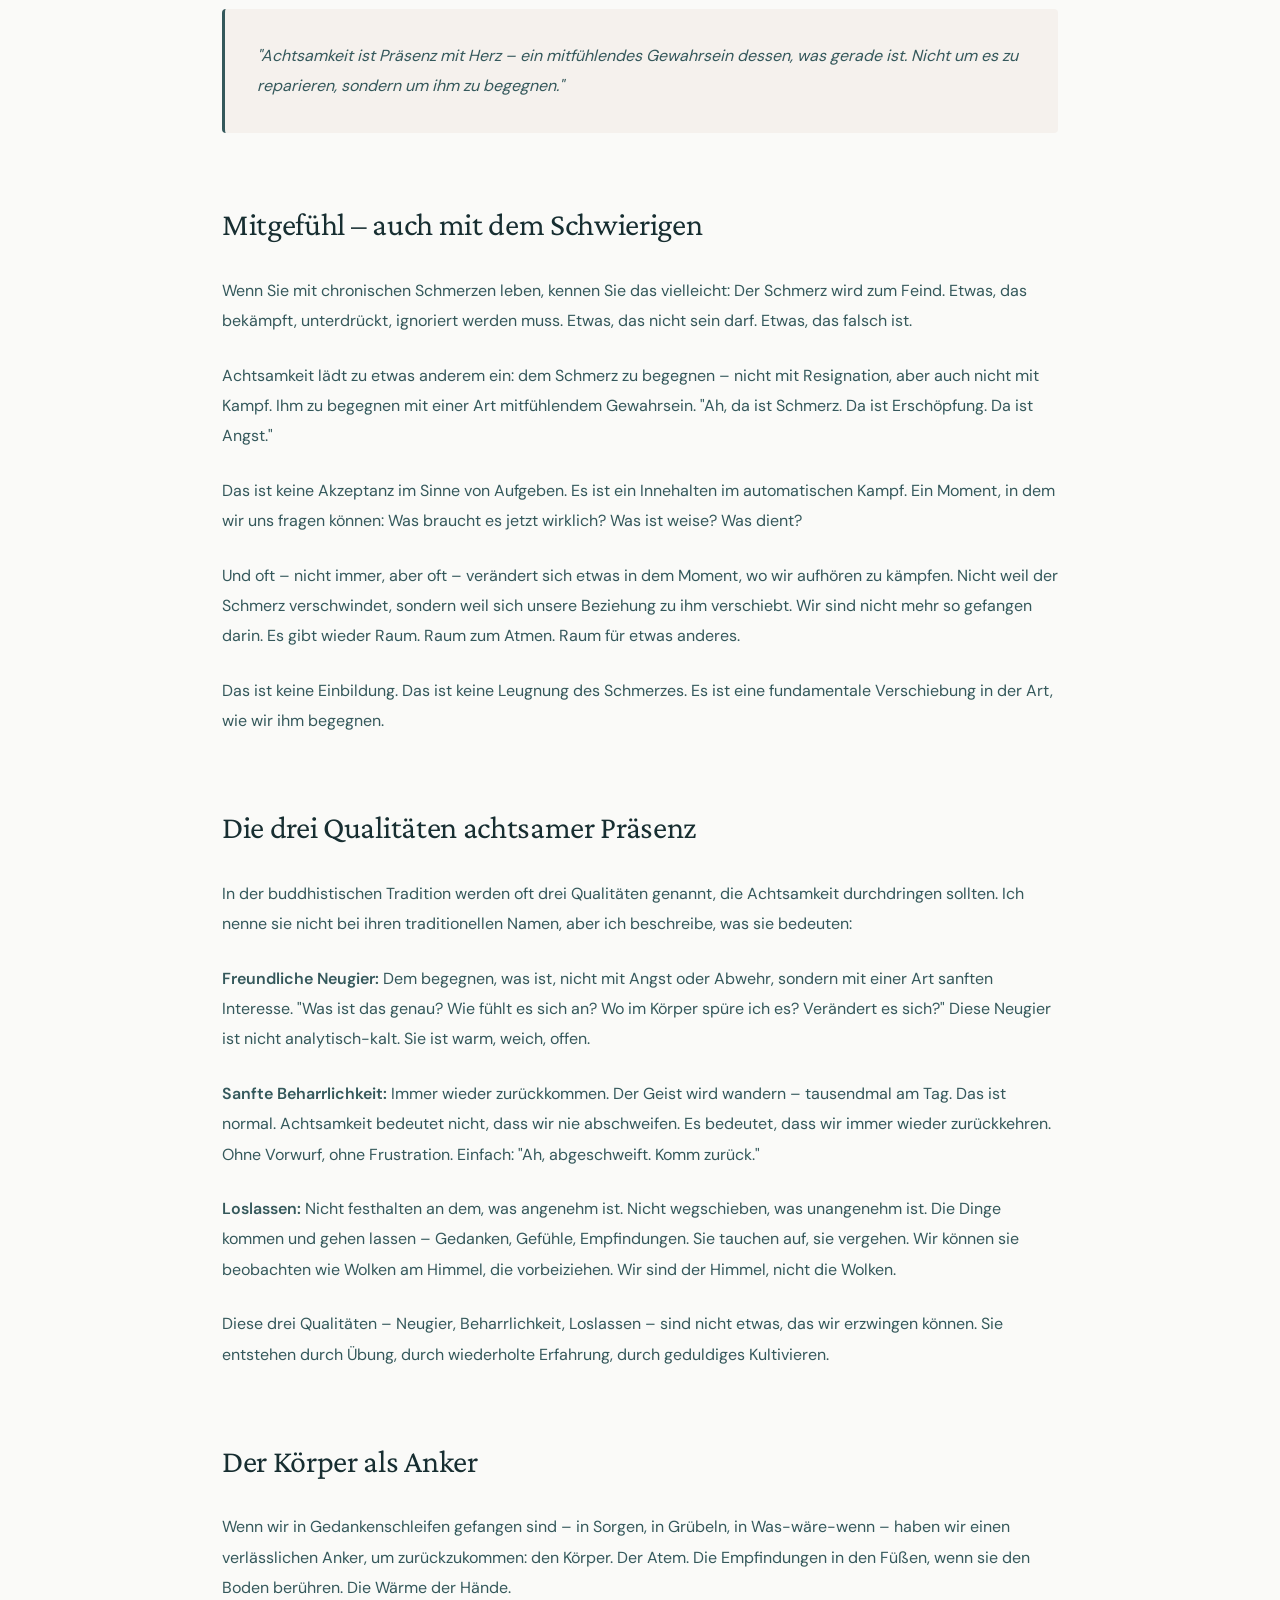
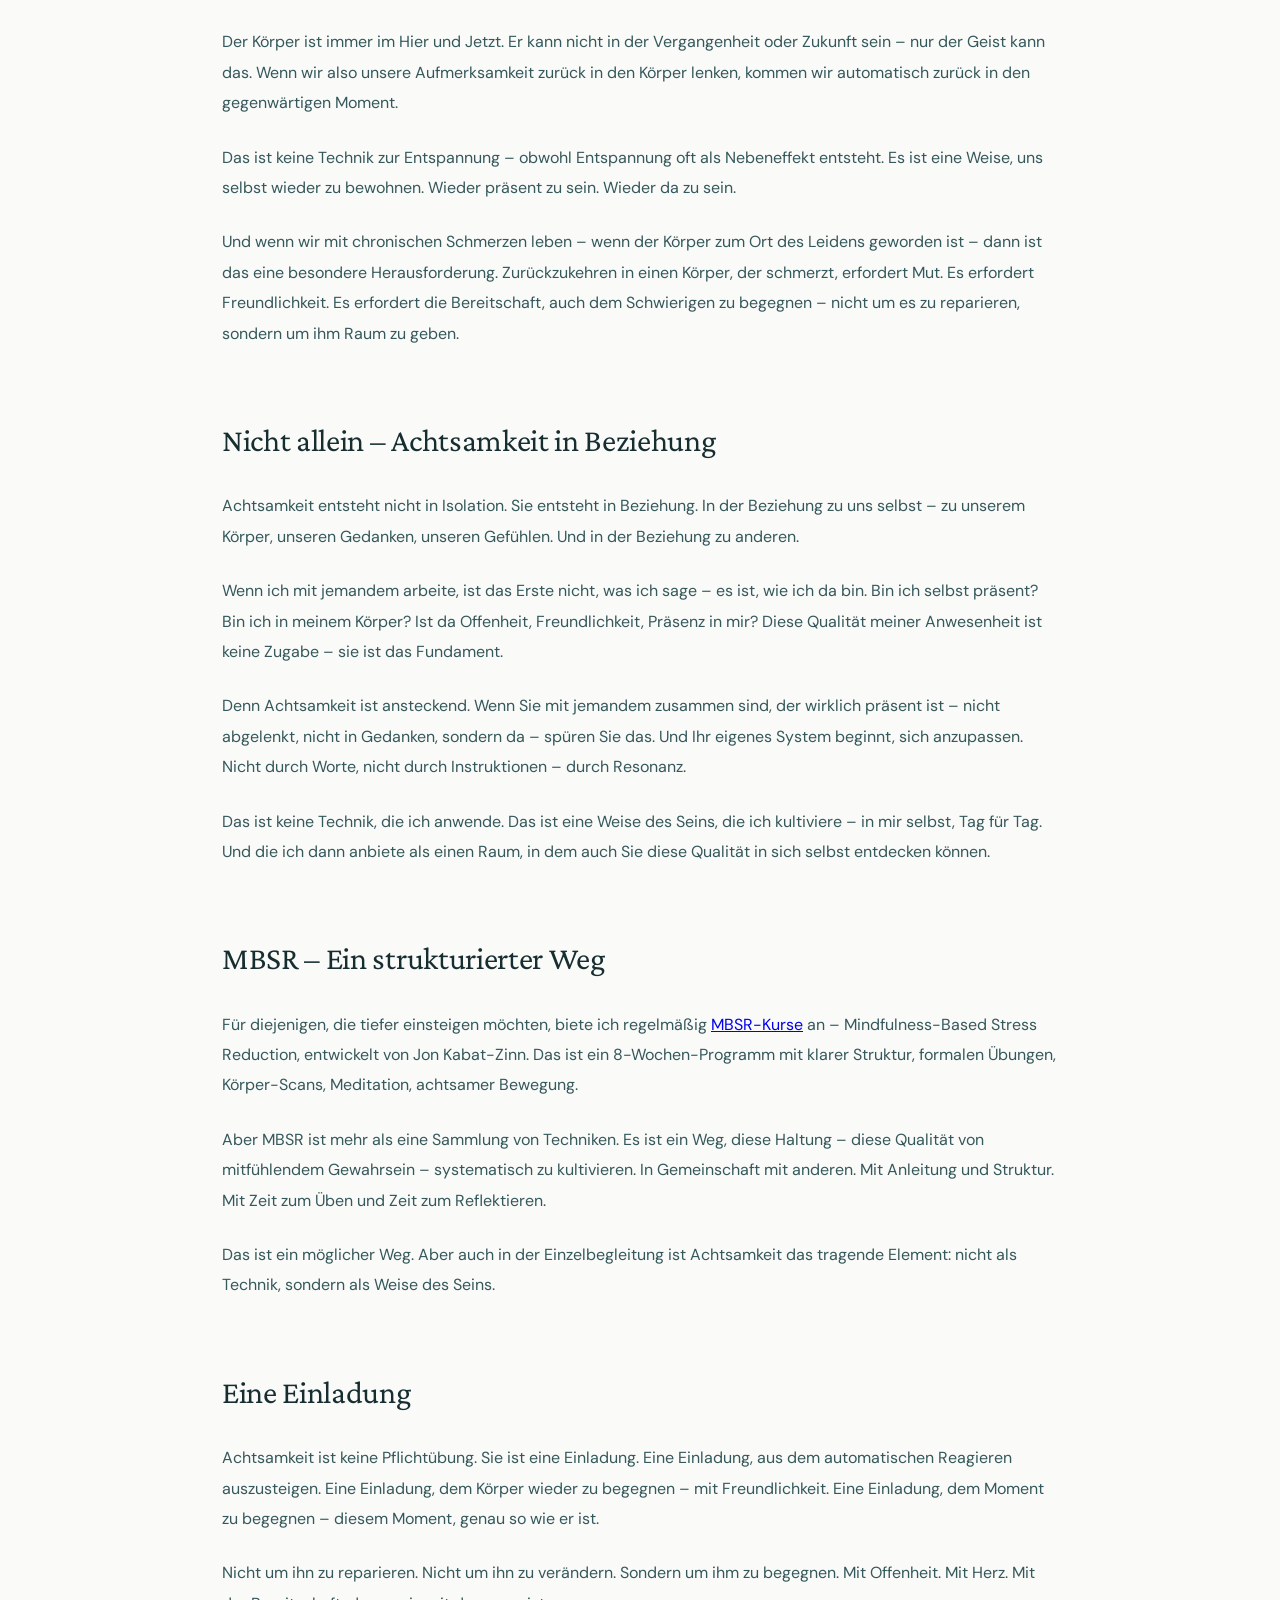
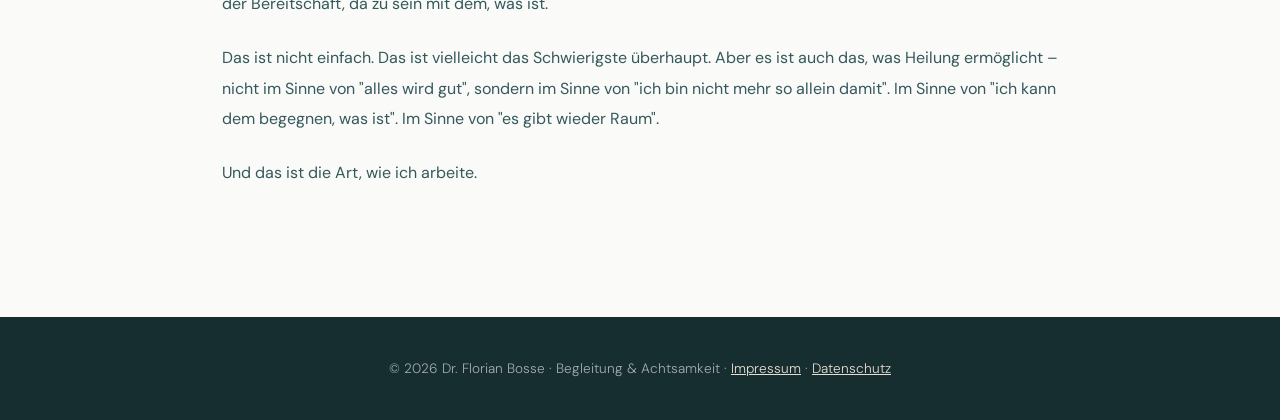
==== commit 0c836084: "Update achtsamkeit.html" ====
--- a/achtsamkeit.html
+++ b/achtsamkeit.html
@@ -244,7 +244,7 @@
     <section class="hero">
         <div class="hero-content">
             <div class="hero-icon">🎋</div>
-            <h1>Achtsamkeitsbasiert</h1>
+            <h1>Achtsamkeit</h1>
             <p>Präsenz mit Herz. Mitfühlendes Gewahrsein statt Technik. Der Körper als Anker, die Haltung als Grundlage.</p>
         </div>
     </section>
--- a/styles.css
+++ b/styles.css
@@ -76,8 +76,9 @@
 
 .logo-image {
     height: 40px;
-    width: auto;
-    display: block;
+    width: 150px; /* ← statt auto */
+    display: inline-block;  /* ← block macht das SVG zu breit! */
+    vertical-align: middle;
 }
 
 /* ===== BACK LINK (Unterseiten) ===== */
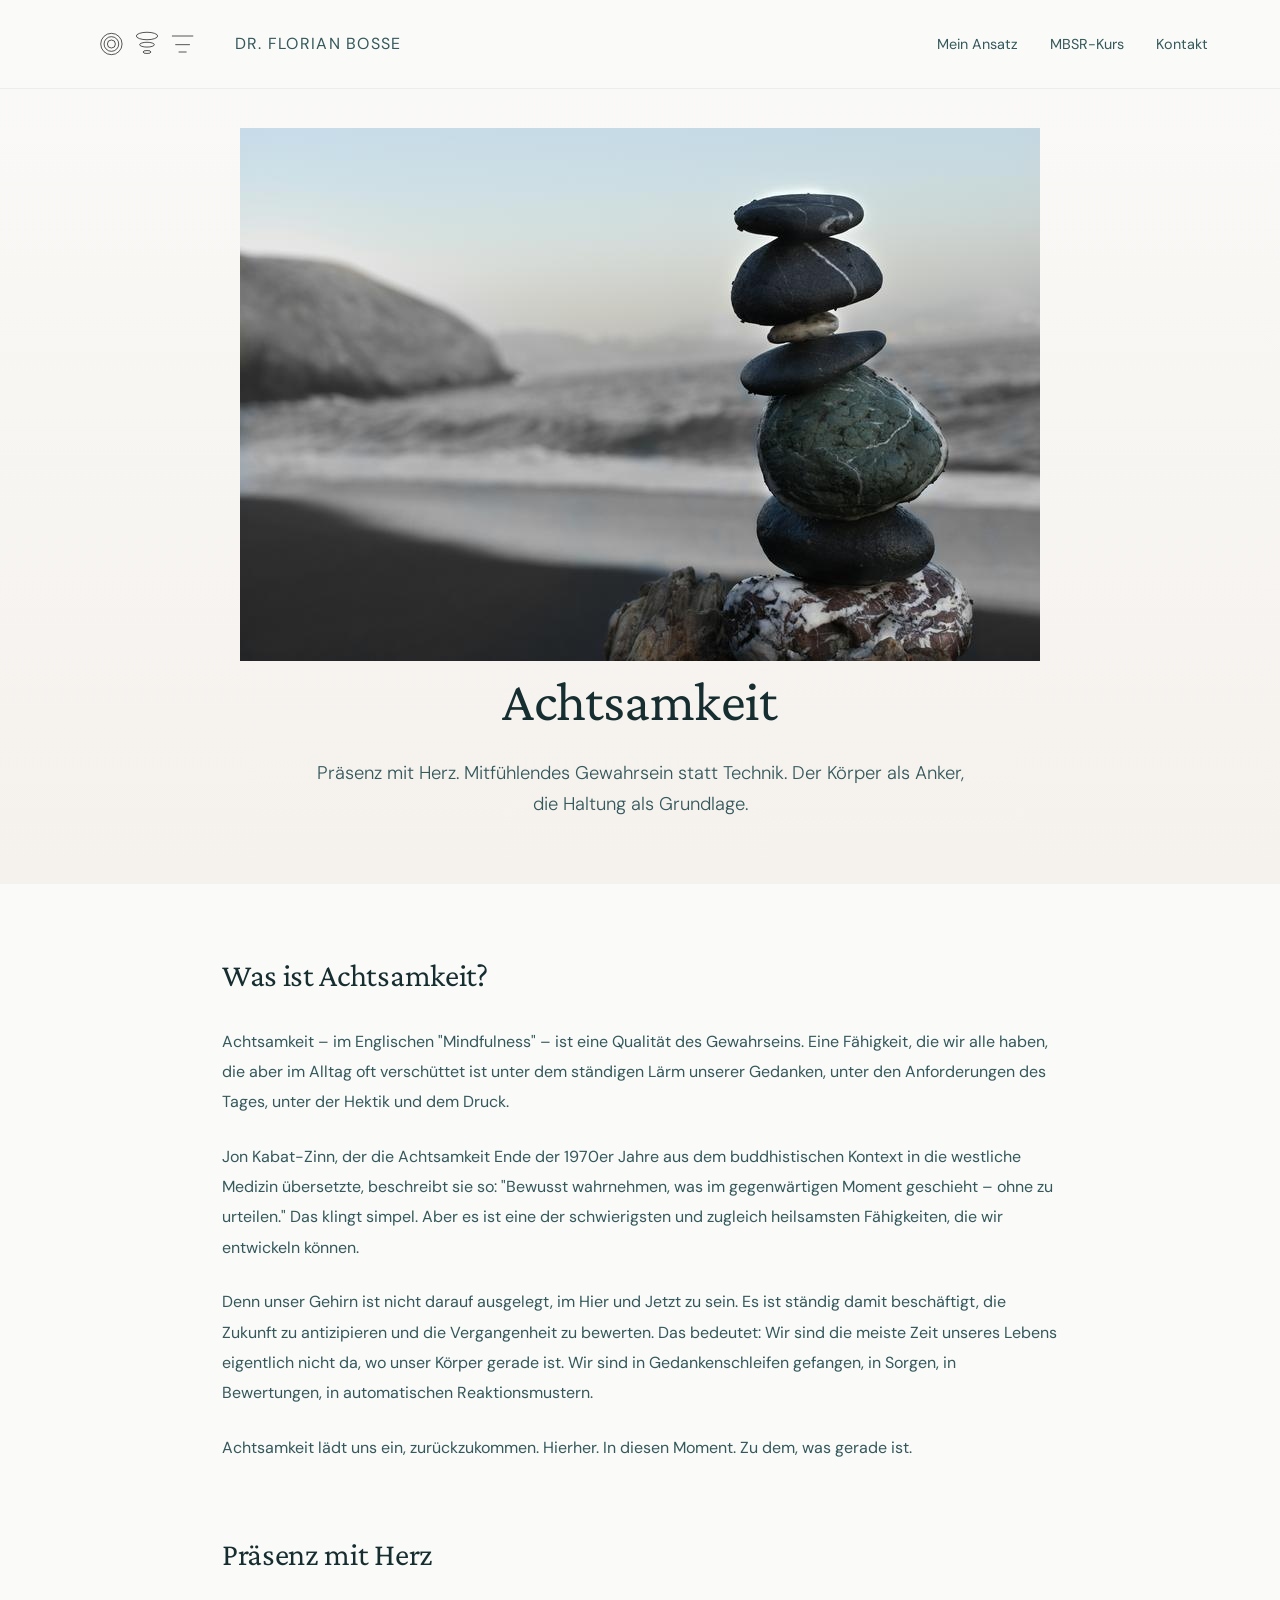
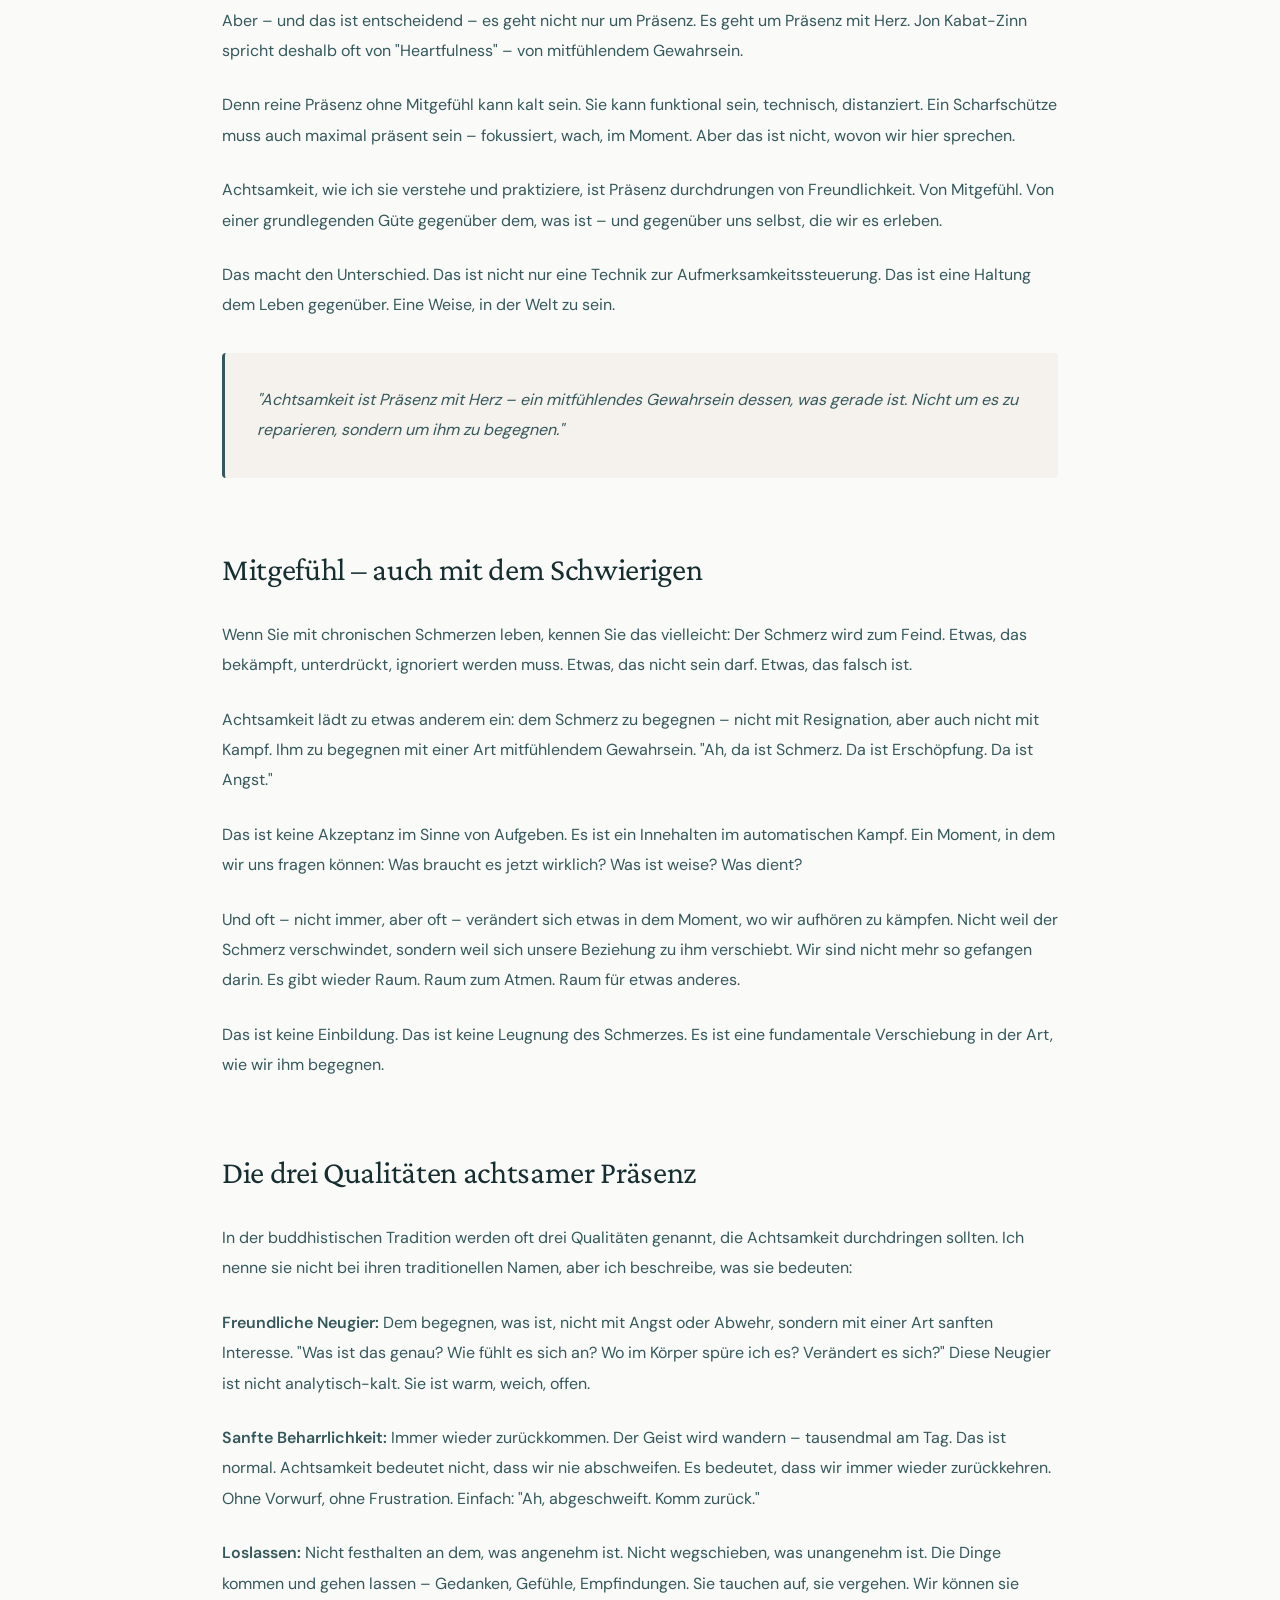
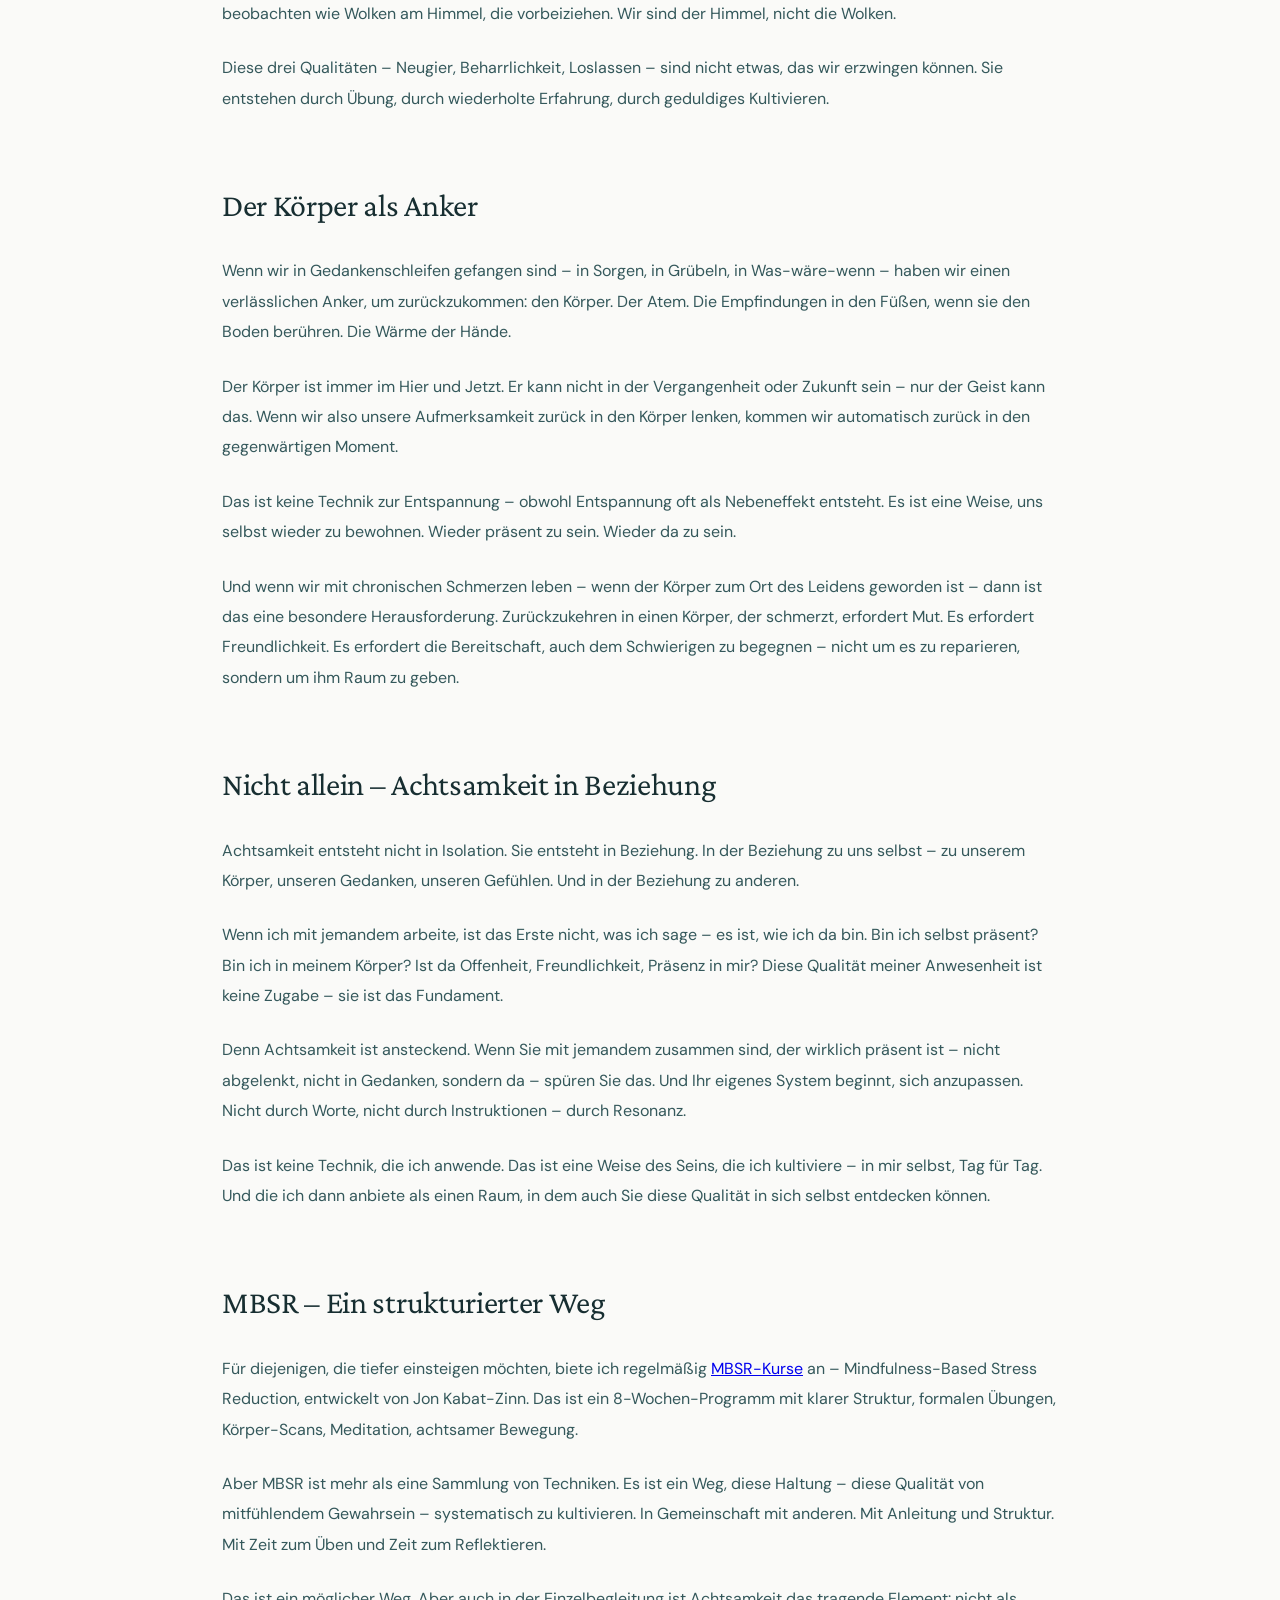
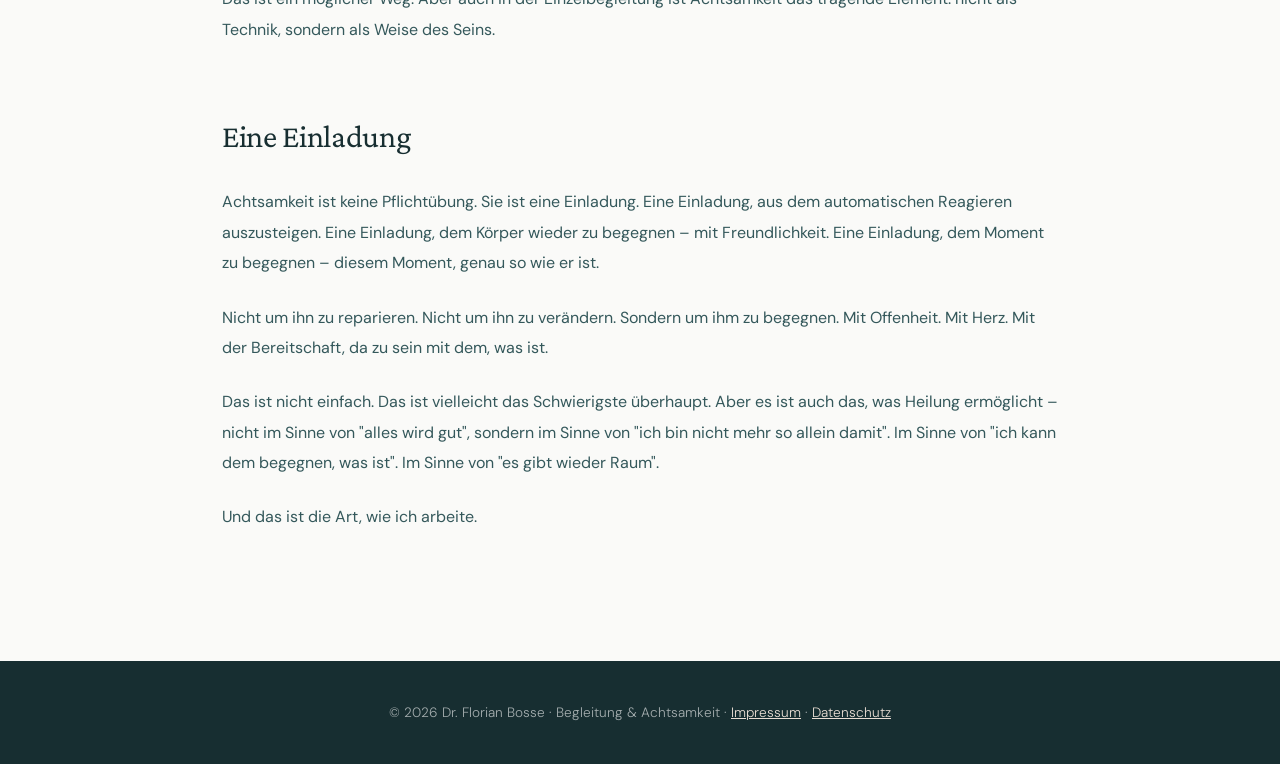
==== commit 87830610: "icons zu Fotos" ====
--- a/achtsamkeit.html
+++ b/achtsamkeit.html
@@ -243,7 +243,9 @@
     <!-- Hero Section -->
     <section class="hero">
         <div class="hero-content">
-            <div class="hero-icon">🎋</div>
+            <img src="bilder/balance.jpg" 
+                 alt="Achtsamkeitsbasierte Therapie - Meditation und Präsenz" 
+                 class="approach-photo">
             <h1>Achtsamkeit</h1>
             <p>Präsenz mit Herz. Mitfühlendes Gewahrsein statt Technik. Der Körper als Anker, die Haltung als Grundlage.</p>
         </div>
